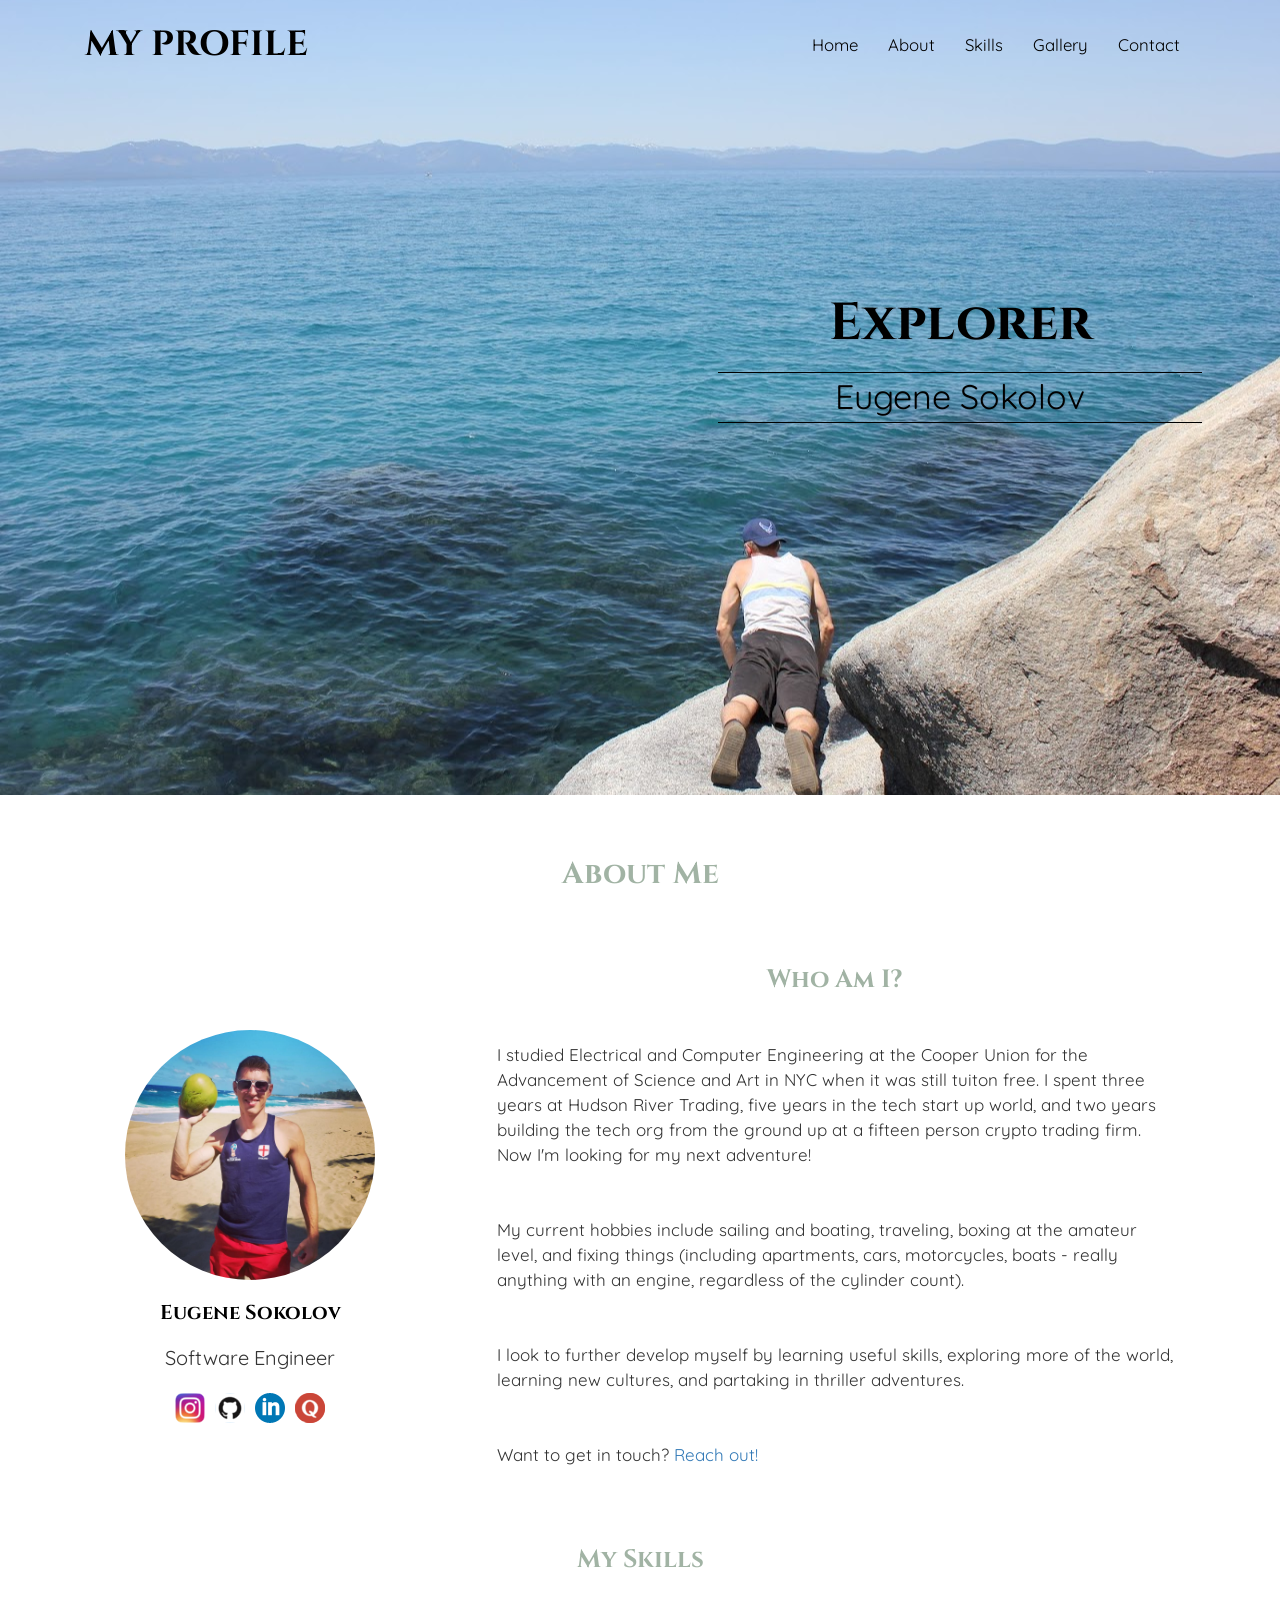
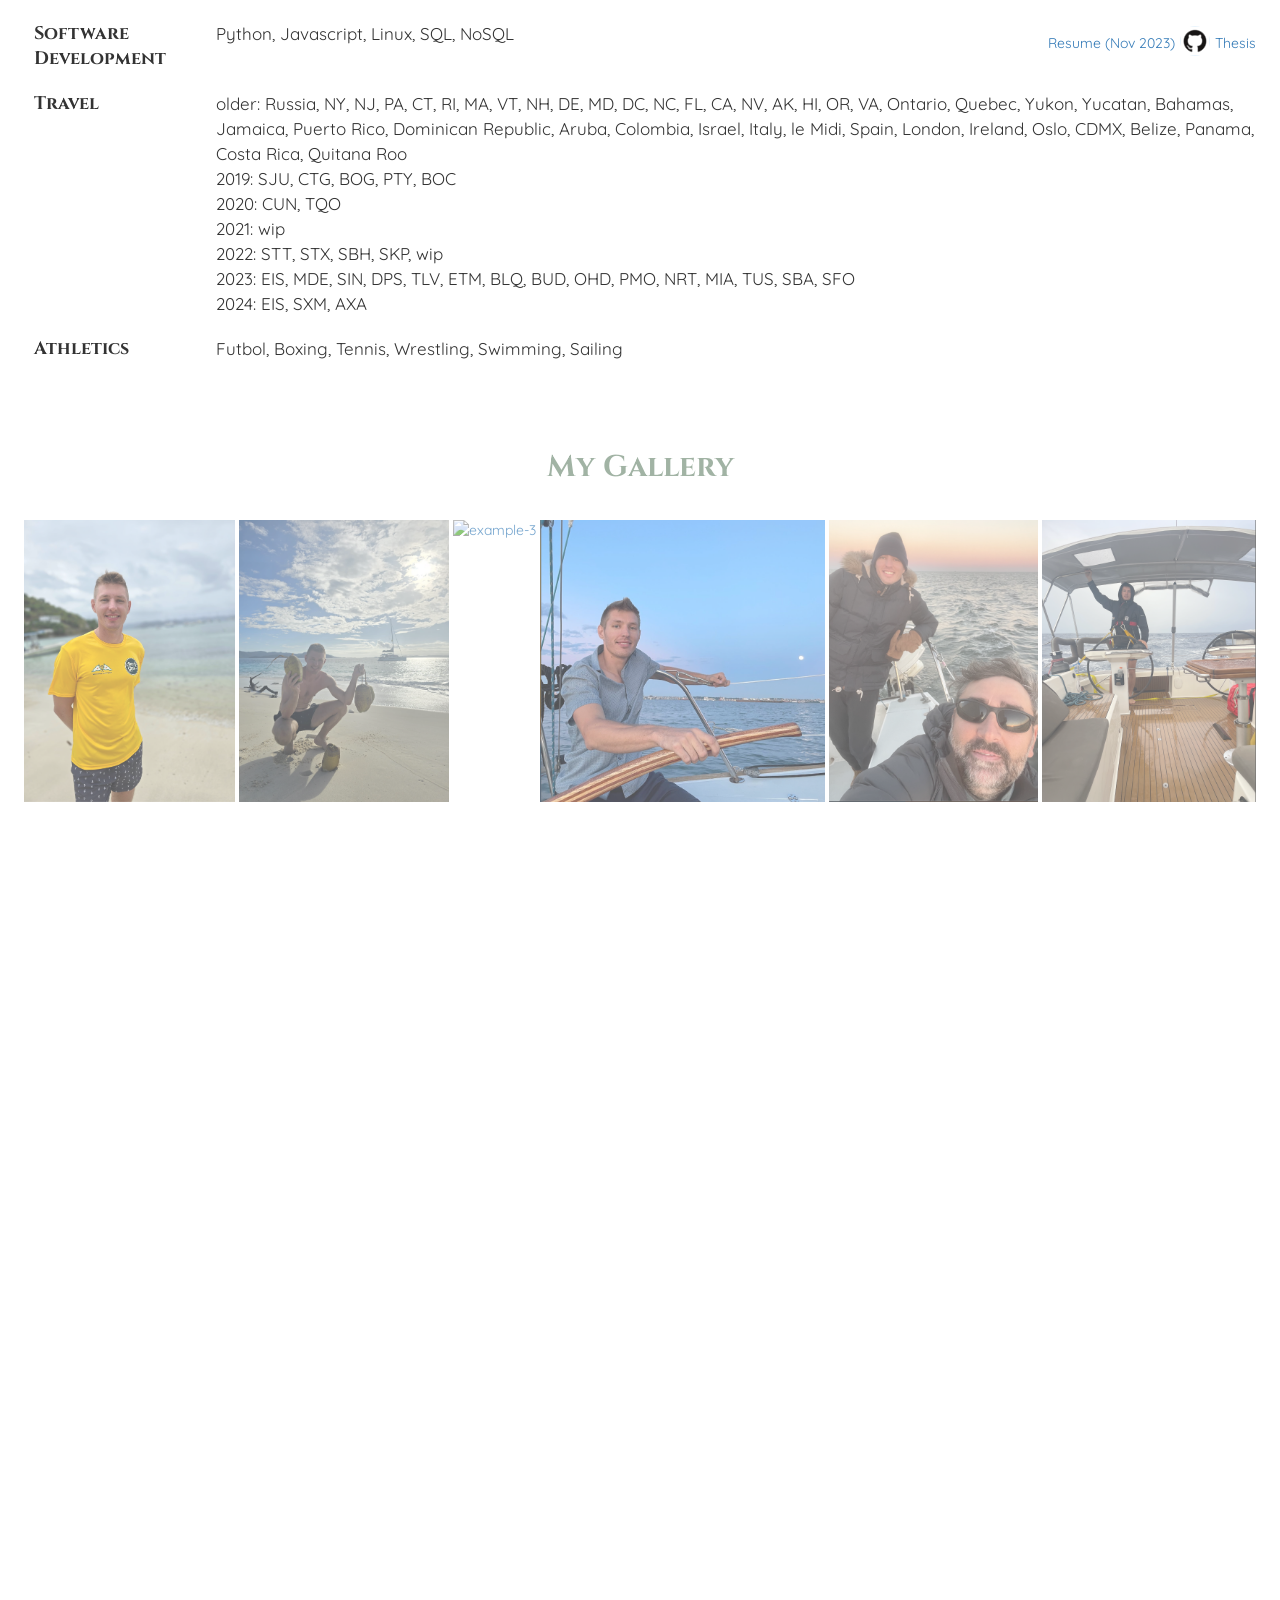
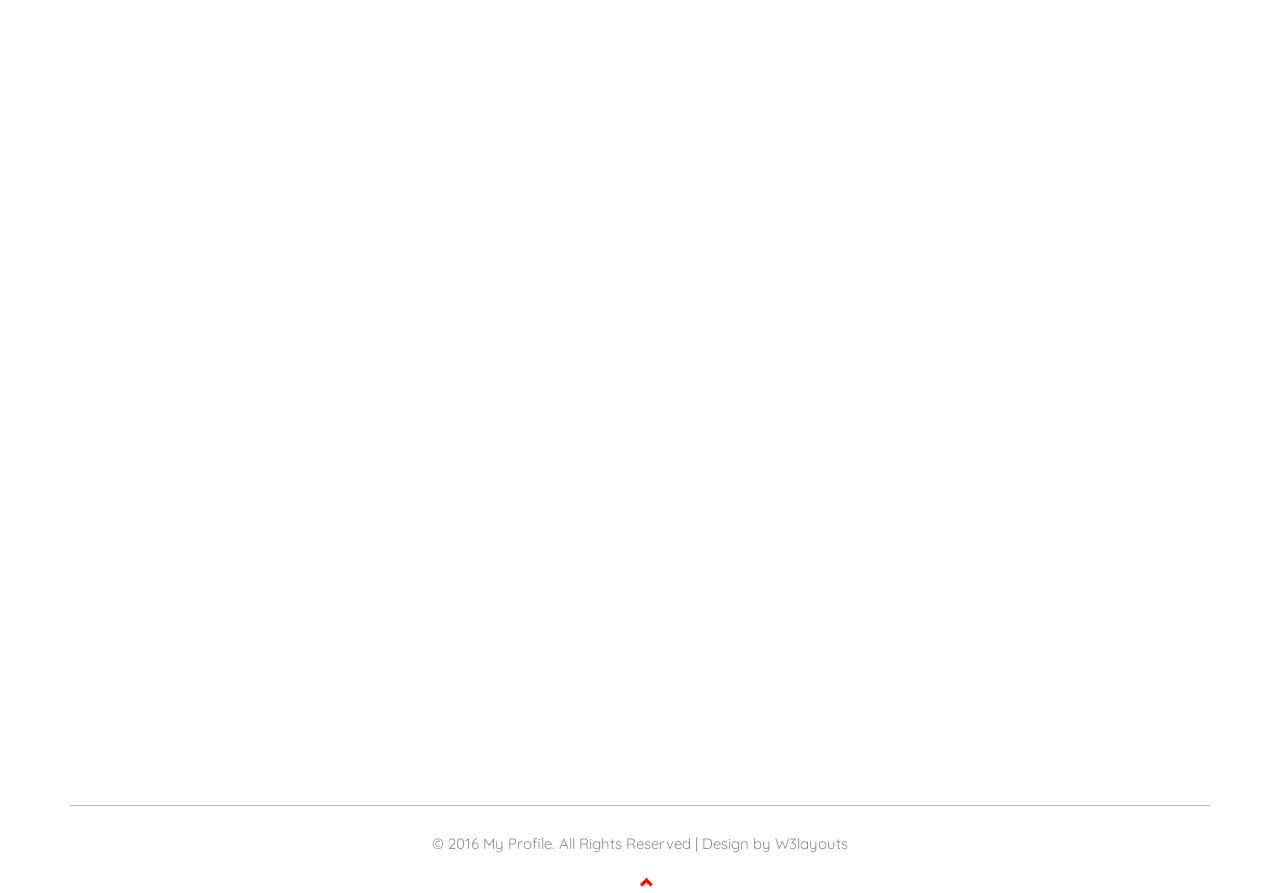
==== index.html @ 2275225d "add years to travel and convert to airport codes" ====
<!--Author: W3layouts
Author URL: http://w3layouts.com
License: Creative Commons Attribution 3.0 Unported
License URL: http://creativecommons.org/licenses/by/3.0/
-->
<!DOCTYPE HTML>
<html lang="en">
<head>
<title>Eugene Sokolov Personal Webpage</title>
<meta name="viewport" content="width=device-width, initial-scale=1">
<meta http-equiv="Content-Type" content="text/html; charset=utf-8"/>
<meta name="keywords" content="Eugene Sokolov, Cooper Union, Electrical Engineering, world traveler, world explorer, life explorer, tech, fullstack, engineer, software, development" />
<!-- css files -->
<link href="css/bootstrap.min.css" rel="stylesheet" type="text/css" media="all">
<link href="css/cobox.css" rel="stylesheet" type="text/css">
<link href="css/portfolio.css" rel="stylesheet" type="text/css" media="all">
<link href="css/style.css" rel="stylesheet" type="text/css" media="all">
<link href="css/map.css" rel="stylesheet" type="text/css">
<!-- /css files -->
<!-- font links -->
<link href='//fonts.googleapis.com/css?family=Quicksand:400,700,300' rel='stylesheet' type='text/css'>
<link href='//fonts.googleapis.com/css?family=Cinzel:400,700,900' rel='stylesheet' type='text/css'>
<!-- /font links -->	
<!-- js files -->
<script src="js/modernizr.custom.js"></script>
<script src="js/filer.js"></script>
<script src="js/location.js"></script>
<script src="js/map.js"></script>
<!-- /js files -->
</head>
<body id="myPage" data-spy="scroll" data-target=".navbar" data-offset="60" onload="getLocation()">
 <div class="navbar-wrapper">
      <div class="container">
        <nav class="navbar navbar-inverse navbar-static-top">
          <div class="container">
            <div class="navbar-header">
              <button type="button" class="navbar-toggle collapsed" data-toggle="collapse" data-target="#navbar" aria-expanded="false" aria-controls="navbar">
                <span class="sr-only">Toggle navigation</span>
                <span class="icon-bar"></span>
                <span class="icon-bar"></span>
                <span class="icon-bar"></span>
              </button>
              <a class="navbar-brand" href="index.html">My Profile</a>
            </div>
            <div id="navbar" class="navbar-collapse collapse navbar-right">
              <ul class="nav navbar-nav link-effect">
                <li class="active"><a href="#">Home</a></li>
                <li class="active"><a href="#about">About</a></li>
                <li class="active"><a href="#skills">Skills</a></li>
				<li class="active"><a href="#gallery">Gallery</a></li>
				<li class="active"><a href="#contact">Contact</a></li>
              </ul>
            </div>
          </div>
        </nav>
      </div>
    </div>
<!-- Banner -->
<div class="banner" style"color:#0000FF">
	<ul class="rslides" id="slider">
		<li>
			<div class="banner-info">
				<h3>Explorer</h3>
				<span class="line"></span>
				<p>Eugene Sokolov</p>
				<span class="line"></span>
			</div>	
		</li>
		<li>
			<div class="banner-info">
				<h3>Adventurer</h3>
				<span class="line"></span>
				<p>Eugene Sokolov</p>
				<span class="line"></span>
			</div>
		</li>
		<li>
			<div class="banner-info">
				<h3>Problem Solver</h3>
				<span class="line"></span>
				<p>Eugene Sokolov</p>
				<span class="line"></span>
			</div>
		</li>
	</ul>	
</div>
<!-- /Banner -->
<!-- About -->
<div class="about-me" id="about"> 
	<h3 class="text-center slideanim">About Me</h3>
	<div class="container">
		<div class="row">
			<div class="col-md-4 col-xs-12">
				<div class="mydetails slideanim text-center">
					<img class="img-circle img-responsive" src="images/man.jpg" alt="Generic placeholder image" width="250" height="200">
					<h3>Eugene Sokolov</h3>
					<p>Software Engineer</p>
					<div class="social-icons">
					<a href="https://www.instagram.com/sockolove11"><span class="facebook"></span></a>
					<a href="https://www.github.com/eugsokolov"><span class="twitter"></span></a>
					<a href="https://www.linkedin.com/in/eugsokolov"><span class="linkedin"></span></a>
					<a href="https://www.quora.com/profile/Eugene-Sokolov-2"><span class="googleplus"></span></a>
					</div>
				</div>
			</div>
			<div class="col-md-8 col-xs-12">
				<div class="myskills slideanim">
					<h3 class="text-center">Who Am I?</h3>
					<p class="skill-text">I studied Electrical and Computer Engineering at the Cooper Union for the Advancement of Science and Art in NYC when it was still tuiton free. I spent three years at Hudson River Trading, five years in the tech start up world, and two years building the tech org from the ground up at a fifteen person crypto trading firm. Now I'm looking for my next adventure!</p>
				</div>	
				<div class="myskills slideanim2">
					<p class="skill-text2">My current hobbies include sailing and boating, traveling, boxing at the amateur level, and fixing things (including apartments, cars, motorcycles, boats - really anything with an engine, regardless of the cylinder count). </p>
				</div>	
				<div class="myskills slideanim3">
					<p class="skill-text3">I look to further develop myself by learning useful skills, exploring more of the world, learning new cultures, and partaking in thriller adventures. </p>
				</div>	
				<div class="myskills slideanim3">
					<p class="skill-text3">Want to get in touch? <a href="#contact">Reach out!</a>
					</p>
				</div>	
			</div>
		</div>	
	</div>	
</div>
<!-- /About -->
<!-- Portfolio -->
	<div class="myskills" id="skills">
		<h3 class="text-center slideanim">My Skills</h3>
					<div class="skill-info"> 
						<div class="table-responsive">
							<table class="table">
								<tbody>
									<tr>
										<td><h4>Software Development</h4></td>
                                        <!-- <td><span class="longline1"></span><span class="shortline1"></span></td> -->
										<td class="row-spread">
											<p>Python, Javascript, Linux, SQL, NoSQL  </p>
											<div class="social-icons">
												<a href="eugene-sokolov-resume.pdf">Resume (Nov 2023)</a>
												<a href="https://www.github.com/eugsokolov"><span class="twitter"></span></a>
												<a href="masters.pdf">Thesis</a>
											</div>
                                        </td>
									</tr>
									<!--
									<tr>
										<td><h4>Data Analysis</h4></td>
										<td><p>Natural Language Processing, Machine Learning, Data Science and Analysis, Excel</p></td>
									</tr>
									-->
									<tr>
										<td><h4>Travel</h4></td>
										<td>
											<p>
											</p>

											<table>
												<tr><p>older: Russia, NY, NJ, PA, CT, RI, MA, VT, NH, DE, MD, DC, NC, FL, CA, NV, AK, HI, OR, VA, Ontario, Quebec, Yukon, Yucatan, Bahamas, Jamaica, Puerto Rico, Dominican Republic, Aruba, Colombia, Israel, Italy, le Midi, Spain, London, Ireland, Oslo, CDMX, Belize, Panama, Costa Rica, Quitana Roo</p></tr>
												<tr><p>2019: SJU, CTG, BOG, PTY, BOC</p></tr>
												<tr><p>2020: CUN, TQO</p></tr>
												<tr><p>2021: wip</p></tr>
												<tr><p>2022: STT, STX, SBH, SKP, wip</p></tr>
												<tr><p>2023: EIS, MDE, SIN, DPS, TLV, ETM, BLQ, BUD, OHD, PMO, NRT, MIA, TUS, SBA, SFO </p></tr>
												<tr><p>2024: EIS, SXM, AXA</p></tr>
											</table>
									</tr>
									<tr>
										<td><h4>Athletics</h4></td>
										<td><p>Futbol, Boxing, Tennis, Wrestling, Swimming, Sailing</p></td>
									</tr>
								</tbody>
							</table>
						</div>	
					</div>

		</div>	
<!-- /Portfolio -->
<!-- Gallery -->
<div class="mygallery" id="gallery">
	<h3 class="text-center slideanim">My Gallery</h3>
	<div class="text-center"> 
		<a href="images/me-bvi.png" title="2024 MYC Caribbean Week Regatta"><img src="images/me-bvi.png" alt="example-3" class="img-responsive slideanim"></a>
		<a href="images/me-coconuts.png" title="Collecting coconuts in the BVI"><img src="images/me-coconuts.png" alt="example-3" class="img-responsive slideanim"></a>
		<a href="images/me-willy-t.png" title="Following the Rules at Willy-T BVI"><img src="images/me-willy-t.png" alt="example-3" class="img-responsive slideanim"></a>
		<a href="images/me-sailing-2.png" title="Sailing the NY Harbor"><img src="images/me-sailing-2.png" alt="example-3" class="img-responsive slideanim"></a>
		<a href="images/me-sailing-4.png" title="Cold Weather Sailing the Raritan Bay"><img src="images/me-sailing-4.png" alt="example-3" class="img-responsive slideanim"></a>
		<a href="images/me-sailing-3.png" title="Sailing from Anguilla to Tortola with a big smile"><img src="images/me-sailing-3.png" alt="example-3" class="img-responsive slideanim"></a>
		<a href="images/me6-6.jpg" title="Sailing the NY Harbor"><img src="images/me6.jpg" alt="example-3" class="img-responsive slideanim"></a>
		<a href="images/me-diving.jpg" title="Diving to cut a fouled prop in the BVI"><img src="images/me-diving.jpg" alt="example-3" class="img-responsive slideanim"></a>
		<a href="images/me-greece.png" title="Kira Panagia, Karpathos, Greece"><img src="images/me-greece.png" alt="example-3" class="img-responsive slideanim"></a>
		<a href="images/me-japan.png" title="Finding a +1 in Japan"><img src="images/me-japan.png" alt="example-3" class="img-responsive slideanim"></a>


		<a href="images/me5-5.jpg" title="Moose in Alaska"><img src="images/me5.jpg" alt="example-3" class="img-responsive slideanim"></a>
		<a href="images/me9-9.jpg" title="Swimming at Secret Cove in East Lake Tahoe"><img src="images/me9.jpg" alt="example-3" class="img-responsive slideanim"></a>
		<a href="images/me3-3.jpg" title="Swimming in the Dead Sea"><img src="images/me3.jpg" alt="example-3" class="img-responsive slideanim"></a>

		<a href="images/me7-7.jpg" title="Cooper Union Soccer Team Tryouts"><img src="images/me7.jpg" alt="example-3" class="img-responsive slideanim"></a>
    <a href="images/me1-1.jpg" title="Wi-Less Gauss in DreamitCodeitWinit competition"><img src="images/me1.jpg" alt="example-1" class="img-responsive slideanim"></a> 
		<a href="images/me8-8.jpg" title="Sparring at Astral Fitness Gym"><img src="images/me8.jpg" alt="example-3" class="img-responsive slideanim"></a>
	</div>

</div>	
<!-- Gallery -->
<!-- footer -->	
<div class="contact-me" id="contact">
	<h3 class="text-center slideanim">Contact Me</h3>
	<p class="text-center slideanim">Reach out for more information or help on various topics!</p>
	<div class="container">
	<footer>
		<div class="row">
			<div class="col-md-6 slideanim">
				<div class="contact-details">
					<form id="gform" method="POST"
                    action="https://script.google.com/macros/s/AKfycbxcbZrM6Lr8-Wep8T0ynwcDQMIAdtZkmfA2voRbbINk_zvNXvW-8U9Kaw/exec">
						<div class="row">
							<div class="col-sm-12 form-group">
								<input class="form-control" id="name" name="name" placeholder="Name" type="text" required>
							</div>
							<div class="col-sm-12 form-group">
								<div id="email-invalid-message" class="email-invalid">
									Please enter a valid email!
								</div>
								<input class="form-control" id="email" name="email" placeholder="Email" type="email" required>
							</div>
						</div>
						<textarea class="form-control" id="comments" name="comments" placeholder="Comment" rows="5"></textarea><br>
						<div class="row">
							<div class="col-sm-12 form-group">
								<button class="btn btn-default btn-lg" type="submit">Send <span class="glyphicon glyphicon-menu-right"></span></button>
							</div>
						</div>
					</form>	
					<div style="display:none;" id="thankyou_message">
					<h2>Thanks for contacting us! <br>
					  We will get back to you soon!</h2>
					</div>
				</div>	
			</div>	
			<div class="col-md-6 slideanim">
				<div class="contact-info">
					<h4>Contact Info</h4>
					<p>
                    </p>
					<div class="footer-info">
						<div>	
							<i class="glyphicon glyphicon-globe"></i>
							<p class="p1">New York City </p> 
							<p class="p2">NY, USA</p>
						</div>
						<div>
							<i class="glyphicon glyphicon-phone-alt"></i>
							<p class="p1">+1 347 901 9097</p>
						</div>
						<div>
							<i class="glyphicon glyphicon-envelope"></i>
							<p class="p1"><a href="mailto:eugsokolov@gmail.com">eugsokolov@gmail.com</a></p> 
						</div>
					</div>
					<h5>For Hire!</h5>
					<p>Tutoring and consulting pages coming soon!</p>
				</div>
			</div>
		</div>
		<div id="map-container" class="map-container">
			<div class="map-header">
				Site Usage Map
			</div>
			<!--
			<div id="floating-panel">
				<button onclick="toggleHeatmap()">Toggle Heatmap</button>
				<button onclick="changeGradient()">Change gradient</button>
				<button onclick="changeRadius()">Change radius</button>
				<button onclick="changeOpacity()">Change opacity</button>
			  </div>
			  -->
			  <div id="map" class="map"></div>
		</div>
		<hr>
		<div class="copyright">
			<p class="text-center">© 2016 My Profile. All Rights Reserved | Design by <a href="http://w3layouts.com">W3layouts</a></p>
		</div>
		<a href="#myPage" title="To Top"><span class="glyphicon glyphicon-chevron-up"></span></a>
		</footer>
	</div>
</div>

<!-- /footer -->	
	<!-- js files -->
	<script src="https://ajax.googleapis.com/ajax/libs/jquery/1.11.3/jquery.min.js"></script>
	<script src="js/bootstrap.min.js"></script>
	<!-- js files for banner slider -->
	<script src="js/responsiveslides.min.js"></script>
	  <script>
    $(window).load(function() {

     // Slideshow for banner
      $("#slider").responsiveSlides({
        maxwidth: 1920,
        speed: 1000
      });


    });
  </script>
	<!-- /js files for banner slider -->
	<!-- js files for portfolio -->
		<script src="js/classie.js"></script>
		<script src="js/helper.js"></script>
	<!--	<script src="js/grid3d.js"></script>
		<script>
			new grid3D( document.getElementById( 'grid3d' ) );
		</script>
	-->
	<!-- /js files for portfolio -->
	<!-- js files for gallery -->
<script type="text/javascript" src="js/cobox.js"></script>
	<!-- /js files for gallery -->	
	<!-- js for smooth scrolling -->
	
		<script>
$(document).ready(function(){
  // Add smooth scrolling to all links in navbar + footer link
  $(".navbar a, footer a[href='#myPage']").on('click', function(event) {

  // Store hash
  var hash = this.hash;

  // Using jQuery's animate() method to add smooth page scroll
  // The optional number (900) specifies the number of milliseconds it takes to scroll to the specified area
  $('html, body').animate({
    scrollTop: $(hash).offset().top
  }, 900, function(){

    // Add hash (#) to URL when done scrolling (default click behavior)
    window.location.hash = hash;
    });
  });
})

</script>
	<!-- /js for smooth scrolling -->
	<!-- js for sliding -->
	
	<script>
	$(window).scroll(function() {
  $(".slideanim").each(function(){
    var pos = $(this).offset().top;

    var winTop = $(window).scrollTop();
    if (pos < winTop + 600) {
      $(this).addClass("slide");
    }
  });
});
</script>
	<!-- /js for sliding -->
	<!-- /js files -->
<script data-cfasync="false" src="js/form-submission-handler.js"></script>
<script async defer
  src="https://maps.googleapis.com/maps/api/js?key=AIzaSyCgo7rhVpjBfSfUasrSHDVouH_A4D3KQ48&libraries=visualization&callback=initMap">
</script>
</body>
</html>
---- css/cobox.css ----
.cobox {
  display: none;
}
.cobox-layer {
  width: 100%;
  height: 100%;
  position: fixed;
  top: 0;
  left: 0;
  overflow: hidden;
  z-index: 9999;
  opacity: 0.8;
  filter: progid:DXImageTransform.Microsoft.Alpha(Opacity=80);
  background-color: #000;
}
.cobox-main {
  position: absolute;
  top: 0;
  left: 0;
  z-index: 10000;
  width: 100%;
}
.cobox-outer {
  position: relative;
  width: 220px;
  height: 220px;
  margin: 0 auto;
  padding: 4px;
  background-color: #fff;
}
.cobox-nav {
  display: none;
  position: absolute;
  top: 0;
  cursor: pointer;
  width: 40%;
  height: 100%;
  background: transparent url(../images/blank.gif);
}
.cobox-prev {
  left: 0;
}
.cobox-next {
  right: 0;
}
.cobox-nav:hover:before {
  display: block;
}
.cobox-nav:before {
  display: none;
  content: "";
  background-image: url(../images/nav.png);
  position: absolute;
  top: 50%;
  margin-top: -22px;
  width: 29px;
  height: 45px;
}
.cobox-prev:before {
  left: 20px;
  background-position: 31px 0;
}
.cobox-next:before {
  right: 20px;
  background-position: 0 0;
}
.cobox-title {
  display: none;
  font-size: 14px;
  line-height: 24px;
  margin: 3px auto 0;
  color: #ccc;
}
.cobox-inner {
  width: 100%;
  height: 100%;
  overflow: hidden;
}
.cobox-image {
  display: none;
  width: 100%;
  height: 100%;
}
.cobox-loading {
  width: 100%;
  height: 100%;
  background: url(..images/loading.gif) no-repeat center center;
  background-color: #fff;
  margin: 0 auto;
}
---- css/portfolio.css ----
@font-face {
            font-family: 'Glyphicons Halflings';
            src: url('/fonts/glyphicons-halflings-regular.eot');
        }
.noscroll {
	overflow: hidden;
}

.grid-wrap {
	margin: 10px auto 0;
	width: 100%;
	padding: 0;
	-webkit-perspective: 1500px;
	perspective: 1500px;
}

.grid {
	position: relative;
	-webkit-transition: all 0.5s cubic-bezier(0,0,0.25,1);
	transition: all 0.5s cubic-bezier(0,0,0.25,1);
	-webkit-transform-style: preserve-3d;
	transform-style: preserve-3d;
	text-align:center;
}

.view-full .grid {
	-webkit-transform: translateZ(-1500px);
	transform: translateZ(-1500px);
}

.grid figure,
.grid .placeholder {
	width: 350px;
	height: 350px;
}

.grid figure {
	margin: 20px;
	display: inline-block;
	cursor: pointer;
	-webkit-touch-callout: none;
	-webkit-user-select: none;
	-khtml-user-select: none;
	-moz-user-select: none;
	-ms-user-select: none;
	user-select: none;
}

.grid figure.active {
	opacity: 0;
}

.grid .placeholder {
	pointer-events: none;
	position: absolute;
	-webkit-transform-style: preserve-3d;
	transform-style: preserve-3d;
	-webkit-transition: all 0.5s ease-out;
	transition: all 0.5s ease-out;
}

.placeholder > div {
	display: block;
	position: absolute;
	width: 100%;
	height: 100%;
	-webkit-backface-visibility: hidden;
	backface-visibility: hidden;
}

.placeholder .front img {
	width: 100%;
	height: 100%;
}

.placeholder .back {
	background: white;
	-webkit-transform: rotateY(180deg);
	transform: rotateY(180deg);
}

.view-full .placeholder {
	-webkit-transition: all 0.5s 0.1s cubic-bezier(0,0,0.25,1);
	transition: all 0.5s 0.1s cubic-bezier(0,0,0.25,1);
}

.vertical .view-full .placeholder {
	-webkit-transform: translateZ(1500px) rotateX(-179.9deg);
	transform: translateZ(1500px) rotateX(-179.9deg); 
}

.grid figure img {
	display: block;
	width: 100%;
}

.content,
.loading {
	position: fixed;
	top: 0;
	left: 0;
	right: 0;
	bottom: 0;
	pointer-events: none; 
}

.content {
	overflow-y: scroll;
	height: 0;
	background: #fff;
	visibility: hidden;
	z-index: 400;
	-webkit-overflow-scrolling: touch;
}

.loading {
	opacity: 0;
	z-index: 1;
	background: transparent url(../images/loader.gif) no-repeat center center;
	-webkit-transform: scale(0.5);
	transform: scale(0.5);
	-webkit-transition: opacity 0.5s, -webkit-transform 0.5s;
	transition: opacity 0.5s, transform 0.5s;
}

.loading.show {
	opacity: 1;
	-webkit-transform: scale(1);
	transform: scale(1);
}

.content.show {
	height: auto;
	pointer-events: auto;
	visibility: visible;
}

.content > div {
	z-index: 10;
	position: absolute;
	top: 0;
	width: 100%;
	overflow: hidden;
	height: 0;
	opacity: 0;
	background: #fff;
}

.content > div.show {
	height: auto;
	opacity: 1;	
	-webkit-transition: opacity 0.6s;
	transition: opacity 0.6s;
}

.icon:before {
	font-family: 'Glyphicons Halflings';
	speak: none;
	font-style: normal;
	font-weight: normal;
	font-variant: normal;
	text-transform: none;
	line-height: 1;
	-webkit-font-smoothing: antialiased;
	-moz-osx-font-smoothing: grayscale;
}

.close-content {
	position: fixed;
	z-index: 1000;
	top: 0;
	right: 10px;
	font-size: 1.6em;
	color: #aaa;
	cursor: pointer;
	pointer-events: none;
	padding: 1em;
	opacity: 0;
	-webkit-transition: opacity 0.3s;
	transition: opacity 0.3s;
}

.close-content:hover {
	color: #999;
}

.content > div.show ~ .close-content {
	opacity: 1;
	pointer-events: auto;
}

.close-content:before {
	content:"\e088";
}

/* Dummy content */

.content-img {
	max-width: 600px;
	width: 90%;
	opacity: 0;
	-webkit-transition: opacity 0.5s, -webkit-transform 0.5s;
	transition: opacity 0.5s, transform 0.5s;
}

.vertical .content-img,
.vertical .content-text {
	-webkit-transform: translateY(100px);
	transform: translateY(100px);
}
.content > div.show .content-img,
.content > div.show .content-text {
	opacity: 1;
}

.vertical .content > div.show .content-img,
.vertical .content > div.show .content-text {
	-webkit-transform: translateY(0);
	transform: translateY(0);
}
.myportfolio h3.content-text {
	text-align:center;
	font-size:30px;
	font-family: 'Cinzel', serif;
	line-height:25px;
	font-weight:bold;
	padding: 25px 0 35px;
	-webkit-transition: opacity 0.6s, -webkit-transform 0.6s;
	transition: opacity 0.7s, transform 0.7s;
}
.myportfolio p.content-text {
	text-align:center;
	font-size:17px;
	padding:0 100px 100px;
	line-height:25px;
	font-weight:400;
	-webkit-transition: opacity 0.9s, -webkit-transform 0.9s;
	transition: opacity 0.9s, transform 0.9s;
}
.content-img {
	height: 400px;
	background-color: #ddd;
	margin: 30px auto;
}
.content-text {
	
}
/* Simple fallback */
/* if any of these are not supported, a simple fallback will be shown */
.no-pointerevents .content,
.no-csstransforms3d .content,
.no-csstransitions .content,
.no-pointerevents .content > div,
.no-csstransforms3d .content > div,
.no-csstransitions .content > div,
.no-pointerevents .close-content,
.no-csstransforms3d .close-content,
.no-csstransitions .close-content {
	opacity: 1;
	visibility: visible;
	display: none;
	height: auto;
}

.no-pointerevents .show .close-content,
.no-csstransforms3d .show .close-content,
.no-csstransition .show .close-content,
.no-pointerevents div.show,
.no-csstransforms3d div.show,
.no-csstransitions div.show,
.no-csstransitions .content-img,
.no-csstransitions .content-text,
.no-csstransforms3d .content-img,
.no-csstransforms3d .content-text, 
.no-pointerevents .content-img,
.no-pointerevents .content-text {
	display: block !important;
	opacity: 1;
}

@media screen and (max-width: 1000px) {

	.grid figure,
	.grid .placeholder {
		width: 240px;
		height: 212px;
	}

}

@media (max-width: 640px) {
	.myportfolio p.content-text {
	padding:0 50px 100px;	
	}
}
---- css/style.css ----
/*!--Author: W3layouts
Author URL: http://w3layouts.com
License: Creative Commons Attribution 3.0 Unported
License URL: http://creativecommons.org/licenses/by/3.0/
--*/

/*--- reset code ---*/
body{
	padding:0;
	margin:0;
	background:#FFFFFF;
}
body a{
    transition:0.5s all;
	-webkit-transition:0.5s all;
	-moz-transition:0.5s all;
	-o-transition:0.5s all;
	-ms-transition:0.5s all;
}
input[type="button"],input[type="submit"]{
	transition:0.5s all;
	-webkit-transition:0.5s all;
	-moz-transition:0.5s all;
	-o-transition:0.5s all;
	-ms-transition:0.5s all;
}
h1,h2,h3,h4,h5,h6{
	margin:0;	
	padding:0;
}	
p{
	margin:0;
}
ul{
	margin:0;
	padding:0;
}
label{
	margin:0;
}
.email-invalid {
	display: none;
	color: red;
}
button{
	transition:0.5s all;
	-webkit-transition:0.5s all;
	-moz-transition:0.5s all;
	-o-transition:0.5s all;
	-ms-transition:0.5s all;
}
/*--- end reset code ---*/
body {
	font-family: 'Quicksand', sans-serif;
}
/*-- banner --*/
	/* CUSTOMIZE THE NAVBAR
-------------------------------------------------- */

/* Special class on .container surrounding .navbar, used for positioning it into place. */
.navbar-wrapper {
	position: absolute;
	top: 0;
	right: 0;
	left: 0;
	z-index: 20;
}
.navbar-collapse.in {
    overflow-y: visible;
}
/* Flip around the padding for proper display in narrow viewports */
.navbar-wrapper > .container {
	padding-right: 0;
	padding-left: 0;
}
.navbar-wrapper .navbar {
	padding-right: 15px;
	padding-left: 15px;
}
.navbar-wrapper .navbar .container {
	width: auto;
}
.navbar-inverse {
    background-color:transparent;
    border-color:transparent;
}
.navbar-inverse .navbar-nav>.active>a, .navbar-inverse .navbar-nav>.active>a:focus, .navbar-inverse .navbar-nav>.active>a:hover {
	color: black;
    background-color: rgba(8, 8, 8, 0);
}
.navbar-inverse .navbar-brand {
	color: black;
	font-size:2.5em;
	font-family: 'Cinzel', serif;
	font-weight:bold;
	text-transform:uppercase;
}
.navbar-inverse .navbar-nav>li>a {
    color: black;
    font-size: 1.2em;
    font-weight: normal;
}
@media (min-width: 768px) {
	.navbar-wrapper {
	margin-top: 20px;
}
	.navbar-wrapper .container {
    padding-right: 15px;
    padding-left: 15px;
}
	.navbar-wrapper .navbar {
    padding-right: 0;
    padding-left: 0;
}
.navbar-wrapper .navbar {
    border-radius: 4px;
}
}
/*-- link-effect --*/
/* Link Effect: borders slight translate */
.link-effect a {
	padding: 10px;
	color: #237546;
	font-weight: 700;
	text-shadow: none;
	-webkit-transition: color 0.3s;
	-moz-transition: color 0.3s;
	transition: color 0.3s;
}
.link-effect a::before,
.link-effect a::after {
	position: absolute;
	left: 0;
	width: 100%;
	height: 2px;
	background: black;
	content: '';
	opacity: 0;
	-webkit-transition: opacity 0.3s, -webkit-transform 0.3s;
	-moz-transition: opacity 0.3s, -moz-transform 0.3s;
	transition: opacity 0.3s, transform 0.3s;
	-webkit-transform: translateY(-10px);
	-moz-transform: translateY(-10px);
	transform: translateY(-10px);
}
.link-effect a::before {
	top: 0;
	-webkit-transform: translateY(-10px);
	-moz-transform: translateY(-10px);
	transform: translateY(-10px);
}
.link-effect a::after {
	bottom: 0;
	-webkit-transform: translateY(10px);
	-moz-transform: translateY(10px);
	transform: translateY(10px);
}
.link-effect a:hover,
.link-effect a:focus {
	color: black;
}
.link-effect a:hover::before,
.link-effect a:focus::before,
.link-effect a:hover::after,
.link-effect a:focus::after {
	opacity: 1;
	-webkit-transform: translateY(0px);
	-moz-transform: translateY(0px);
	transform: translateY(0px);
}
/*-- /link-effect --*/
.banner {
	background:url(../images/banner.jpg) no-repeat;
	background-position:center;
	background-size:cover;
	-webkit-background-size:cover;
	-moz-background-size:cover;
	-o-background-size:cover;
	min-height:925px;
}
/*-- slider --*/
.banner .rslides {
	height:925px;
} 
.rslides {
	position: relative;
	list-style: none;
	overflow: hidden;
	width: 100%;
	padding: 0;
	margin: 0;
}
.rslides li {
	-webkit-backface-visibility: hidden;
	position: absolute;
	display: none;
	width: 100%;
	left: 0;
	top: 0;
}
.rslides li:first-child {
	position: relative;
	display: block;
	float: left;
}
.rslides img {
	display: block;
	height: auto;
	float: left;
	width: 100%;
	border: 0;
}
.rslides {
	margin: 0 auto;
}
.banner-info {
    text-align: center;
    width: 100%;
    margin: 280px 0 0 390px;
}
.banner-info h3{
	color: black;
	font-size: 52px;
	font-weight: bold;
	text-shadow: 1px 1px 1px rgba(0,0,0,0.1);
	margin: 0;
	font-family: 'Cinzel', serif;
	padding: 60px 0 20px 0;
}
.banner-info p {
	color: black;
	text-shadow: 1px 1px 1px rgba(0,0,0,0.1);
	font-size: 34px;
	font-weight: normal;
	position: relative;
	margin: 0;
}
.social-icons {
	display: flex;
	justify-content: center;
	align-items: center;
}
.row-spread {
	display: flex;
	flex-direction: row;
	justify-content: space-between;
}
.social-icons  a span {
	display:inline-block;
	width:40px;
	height:40px;
	background:url(../images/social-icons.png) no-repeat 0px 0px;
}
.social-icons  span.facebook {
	background-position:0px 0px;
}
.social-icons span.twitter {
	background-position:-40px 0px;
}
.social-icons span.linkedin {
	background-position:-80px 0px;
}
.social-icons span.googleplus {
	background-position:-120px 0px;
}
span.line {
	width:484px;
	height:1px;
	background-color:black;
	display:block;
	margin:0 auto;
}
/*-- /banner --*/
/*-- About me --*/
.about-me {
	padding:0;
	margin:0 auto;
}
.about-me h3 {
	color:#A1B3A4;
	font-size:30px;
	font-family: 'Cinzel', serif;
	line-height:25px;
	font-weight:bold;
	padding: 67px 0 55px;
}
img.img-responsive {
    margin: auto;
}
.mydetails , .myskills {
	background-color: #FFFFFF;
}
.mydetails {
	padding:6.3em 0;
}
.mydetails h3 {
	color:#000;
	padding: 1em 0;
	font-family: 'Cinzel', serif;
	font-size:20px;
	line-height:25px;
	font-weight:bold;
}
.mydetails p {
	font-size:20px;
	line-height:25px;
	font-weight:400;
}
.mydetails .social-icons {
	padding: 1.3em 0 0;
	margin:0;
}
.mydetails .social-icons  a span {
	display:inline-block;
	width:40px;
	height:40px;
	background:url(../images/social-icons.png) no-repeat 0px 0px;
}
.mydetails .social-icons  span.facebook {
	background-position:0px 0px;
}
.mydetails .social-icons span.twitter {
	background-position:-40px 0px;
}
.mydetails .social-icons span.linkedin {
	background-position:-80px 0px;
}
.mydetails .social-icons span.googleplus {
	background-position:-120px 0px;
}
.myskills h3 {
	color:#A1B3A4;
	padding:25px;
	font-family: 'Cinzel', serif;
	font-size:25px;
	line-height:25px;
	font-weight:bold;
}
.myskills p {	
	padding:25px 37px;
	font-size:17px;
	line-height:25px;
	font-weight:400;
}
.table>tbody>tr>td, .table>tbody>tr>th, .table>tfoot>tr>td, .table>tfoot>tr>th, .table>thead>tr>td, .table>thead>tr>th {
	padding: 10px;
	border-top:none;
}
.skill-info {
	padding:1em;
}
.skill-info h4 {
	margin-left:6%;
	font-family: 'Cinzel', serif;
	font-size:18px;
	line-height:25px;
	font-weight:bold;
}
.skill-info p {
	padding:0;
}
span.longline1 {
	width:267px;
	height:2px;
	display:inline-block;
	background-color:#A1B3A4;
	margin-top: 3%;
}
span.shortline1 {
	width:33px;
	height:2px;
	display:inline-block;
	background-color:#fff;
	margin-top: 3%;
}
span.longline2 {
	width:270px;
	height:2px;
	display:inline-block;
	background-color:#A1B3A4;
	margin-top: 3%;
}
span.shortline2 {
	width:30px;
	height:2px;
	display:inline-block;
	background-color:#fff;
	margin-top: 3%;
}
span.longline3 {
	width:285px;
	height:2px;
	display:inline-block;
	background-color:#A1B3A4;
	margin-top: 3%;
}
span.shortline3 {
	width:15px;
	height:2px;
	display:inline-block;
	background-color:#fff;
	margin-top: 3%;
}
span.longline4 {
	width:276px;
	height:2px;
	display:inline-block;
	background-color:#A1B3A4;
	margin-top: 3%;
}
span.shortline4 {
	width:24px;
	height:2px;
	display:inline-block;
	background-color:#fff;
	margin-top: 3%;
}
span.longline5 {
	width:288px;
	height:2px;
	display:inline-block;
	background-color:#A1B3A4;
	margin-top: 3%;
}
span.shortline5 {
	width:12px;
	height:2px;
	display:inline-block;
	background-color:#fff;
	margin-top: 3%;
}
/*-- /About me--*/
/*-- Portfolio --*/
.myportfolio {
	padding:0;
	margin:0 auto;
}
.myportfolio h3 {
	color:#A1B3A4;
	font-size:30px;
	font-family: 'Cinzel', serif;
	line-height:25px;
	font-weight:bold;
	padding: 85px 0 20px;
}
.myportfolio p {
	padding: 5px 0 15px;
	font-size:17px;
	line-height:25px;
	font-weight:400;
}
/*-- /Portfolio --*/
/*-- Gallery --*/
.mygallery {
	padding:0;
	margin:0 auto;
}
.mygallery h3 {
	color:#A1B3A4;
	font-size:30px;
	font-family: 'Cinzel', serif;
	line-height:25px;
	font-weight:bold;
	padding: 50px 0 40px;
}
.mygallery img.img-responsive{
    height: 282px;
	margin-bottom:5px;
	opacity:0.67;
	display:inline-block;
	transition:0.5s all;
	-webkit-transition:0.5s all;
	-moz-transition:0.5s all;
	-o-transition:0.5s all;
	-ms-transition:0.5s all;
}
.mygallery img.img-responsive:hover {
	opacity:1;
	transition:0.5s all;
	-webkit-transition:0.5s all;
	-moz-transition:0.5s all;
	-o-transition:0.5s all;
	-ms-transition:0.5s all;
}
/*-- /Gallery --*/
/*-- Footer --*/
.contact-me {
	padding:0;
	position:relative;
	margin:0 auto;
}
.contact-me h3 {
	color:#A1B3A4;
	font-size:30px;
	font-family: 'Cinzel', serif;
	line-height:25px;
	font-weight:bold;
	padding: 80px 0 20px;
}
.contact-me p {
	padding:5px 0 60px;
	font-size:17px;
	line-height:25px;
	font-weight:400;
}
input#name {
	outline:none;
	height:50px;
    padding:10px;
	border-radius:0px;
	border-left: none;
    border-top: none;
    border-right: none;
	border-bottom:2px solid black;
}
input#email {
	outline:none;
    margin: 4% auto;
	padding:10px;
	height:50px;
	border-radius:0px;
	border-left: none;
    border-top: none;
    border-right: none;
	border-bottom:2px solid black;
}
textarea.form-control {
    height: 140px;
	outline:none;
	border-radius:0px;
	border-left: none;
    border-top: none;
    border-right: none;
	border-bottom:2px solid black;
}
.form-control:focus {
    border-color:transparent;
    outline: 0;
    -webkit-box-shadow: none;
    box-shadow:none; 
}
.contact-me button.btn.btn-default.btn-lg {
	background-color:#A1B3A4;
	border-color:#A1B3A4;
	color: #fff;
	outline:none;
	border-radius:0px;
	margin: 3% auto 0;
	padding: 15px 35px;
	transition:all 0.5s ease-in-out;
	-webkit-transition:all 0.5s ease-in-out;
	-moz-transition:all 0.5s ease-in-out;
	-o-transition:all 0.5s ease-in-out;
	-ms-transition:all 0.5s ease-in-out;
}
.contact-me button.btn.btn-default.btn-lg:hover {
	background-color:#000;
	color:#fff;
}
.contact-info h4 {
	font-family: 'Cinzel', serif;
	font-size:20px;
	line-height:25px;
	font-weight:bold;
}
.contact-info p {
    padding: 15px 0;
    font-size: 17px;
    line-height: 25px;
    font-weight: 400;
	color:#000;
}
.footer-info i{
	color:#A1B3A4;
	font-size: 30px;
    margin: 25px 20px 10px 25px;
    display: inline-block;
}
p.p1{
	padding:0;
	display: inline-block;
	color: #000;
	vertical-align: middle;
	    margin: -50px 0 0;
	font-size:16px;
	font-weight: 500;
}
p.p2 {
	padding:0;
	display:block;
	color: #000;
	vertical-align: middle;
	font-weight: 500;
	font-size:16px;
	margin: -27px 0 0 80px;
}
p.p1 a {
	text-decoration:none;
	color:#000;
}
p.p1 a:hover {
	color:#A1B3A4;
}
p.p2 a {
	text-decoration:none;
	color:#000;
}
p.p2 a:hover {
	color:#A1B3A4;
}
.contact-info h5 {
    font-family: 'Cinzel', serif;
    font-size: 20px;
    line-height: 25px;
    font-weight: bold;
	padding: 2em 0 0 .3em;
}
hr{
	border-top:1px solid #BDB8B8;
	margin-top:45px;
}
.copyright p a{
	text-decoration:none;
	color:#8C8C8C;
}
.copyright p{
	color:#8C8C8C;
	padding: 5px 0 17px;
	font-weight:400;
	font-size:15px;
}
footer span.glyphicon.glyphicon-chevron-up {
	margin: 0 0 0 50%;
	color:red;
}
/*-- /Footer --*/
/*-- sliding --*/
.slideanim {visibility:hidden;}
.slide {
    /* The name of the animation */
    animation-name: slide;
    -webkit-animation-name: slide; 
    /* The duration of the animation */
    animation-duration: 1s; 
    -webkit-animation-duration: 1s;
    /* Make the element visible */
    visibility: visible; 
}
/* Go from 0% to 100% opacity (see-through) and specify the percentage from when to slide in the element along the Y-axis */
@keyframes slide {
    0% {
        opacity: 0;
        -webkit-transform: translateY(70%);
    } 
    100% {
        opacity: 1;
        -webkit-transform: translateY(0%);
    } 
}
@-webkit-keyframes slide {
    0% {
        opacity: 0;
        -webkit-transform: translateY(70%);
    } 
    100% {
        opacity: 1;
        -webkit-transform: translateY(0%);
    }
}
/*-- /sliding --*/
/*---- responsive-design -----*/
@media (max-width: 1600px) {
	.banner {
	min-height:795px;	
	}
	.banner .rslides {
	height:795px;
	}
	.banner-info {
	margin: 250px 0 0 390px;
	}
}

@media (max-width: 1366px) {
	.banner-info {
    margin: 235px 0 0 350px;
}
}

@media (max-width: 1280px) {
	.banner-info {
    margin: 235px 0 0 320px;
}
}

@media (max-width: 1080px) {
	.grid figure, .grid .placeholder {
    width: 295px;
    height: 295px;
}
	.grid figure {
    margin: 10px;
}
	.banner-info h3 {
	font-size:40px;
}
	.banner-info p {
	font-size:25px;
}
	span.line1 , span.line2 {
	width:400px;
}
	.banner-info {
    margin: 235px 0 0 262px;
}
	.banner-info p {
	font-size:25px;
	padding:4px;
}
}

@media (max-width: 1024px) {
	.banner {
    min-height: 675px;
}
	.banner .rslides {
    height: 675px;
}
	.banner-info {
    margin: 180px 0 0 262px;
}
}

@media (max-width: 991px) {
	.grid figure, .grid .placeholder {
    width: 280px;
    height: 280px;
}
	.navbar>.container .navbar-brand, .navbar>.container-fluid .navbar-brand {
    margin-left: -100px;
}
	.navbar-nav {
    margin-right: -20%;
    margin-left: 18%;
}
	.mydetails {
    padding: 3em 0;
}
	.mydetails .social-icons {
    padding: 1.2em 0 0;
}
	.contact-info {
    margin-top: 30px;
}
}

@media (max-width: 900px) {
	.grid figure, .grid .placeholder {
    width: 260px;
    height: 260px;
}
	.navbar>.container .navbar-brand, .navbar>.container-fluid .navbar-brand {
    margin-left: -45px;
}
	.navbar-nav {
    margin-right: -12%;
    margin-left: 12%;
}
	.fader .slider {
	right:4%;
}
	.mygallery img.img-rounded {
    height: 250px;
}
}

@media (max-width: 800px) {
	.banner {
    min-height: 600px;
}
	.banner .rslides {
    height: 600px;
}
	.banner-info {
    margin: 180px 0 0 205px;
}
	.grid figure, .grid .placeholder {
    width: 230px;
    height: 230px;
}
	.grid figure {
    margin: 5px;
}
	.navbar-nav {
    margin-right: 0%;
    margin-left: 0%;
}
	.fader .slider {
	right:2%;
}
	span.line1 , span.line2 {
	width:327px;
}
	.banner-info p {
	font-size:23px;
}
}

@media (max-width: 768px) {
	.banner-info {
    margin: 180px 0 0 200px;
}
	.mygallery img.img-responsive {
    height: 245px;
}
	.mygallery h3 {
	padding: 60px 0 40px;
}
	.contact-info h4 {
	padding-bottom:20px;
}
	.contact-me p {
    padding: 5px 0 30px;
}
	.myskills {
    padding: 0em 0 2em;
}
	.fader .slider {
	right:1%;
}
	.navbar>.container .navbar-brand, .navbar>.container-fluid .navbar-brand {
    margin-left: -30px;
}
	.navbar-inverse .navbar-brand {
	font-size:2em;
}
}

@media (max-width: 736px) {
	.mygallery img.img-responsive {
    height: 220px;
}
	.about-me h3.text-center {
	padding: 65px 0 40px;	
}
	.about-me .myskills h3.text-center {
	padding:20px 0 10px;	
}
	.navbar>.container .navbar-brand, .navbar>.container-fluid .navbar-brand {
    margin-left: 5px;
}
	.navbar-nav { 
	background-color:rgba(0,0,0,0.77);
	text-align:center;
}
	.banner {
	min-height:360px;
}
	.banner .rslides {
    height: 360px;
}
	.banner-info {
    margin: 46px 0 0 192px;
}
	span.line1 , span.line2 {
	width:300px;
}
	.banner-info p {
	font-size:21px;
}
}

@media (max-width: 667px) {
	.banner-info {
    margin: 30px 0 0 177px;
}
	.banner-info h3 {
	font-size:35px;
}
	.banner-info p {
	font-size:19px;
}
	span.line1 , span.line2 {
	width:272px;
}
	.content-img {
    height: 385px;
}
}

@media (max-width: 640px) {
	.banner-info {
    margin: 45px 0 0 165px;
}
	.banner-info h3 {
	padding:60px 0 10px;		
}
	.banner-info p {
	font-size:17px;
}
	span.line1 , span.line2 {
	width:242px;
}	
	.content-img {
    height: 374px;
}
	.myportfolio p.content-text {
	padding:0 50px 100px;	
}	
}

@media (max-width: 600px){
	.content-img {
    height: 350px;
}
	.close-content {
	top:-17px;
}
	.banner-info {
    margin: 60px 0 0 155px;
}
}

@media (max-width: 568px){
	.banner {
    min-height: 265px;
}
	.banner .rslides {
    height: 265px;
}
	.banner-info {
    margin: 20px 0 0 140px;
}
	.content-img {
    height: 332px;
}
	.myportfolio p.content-text {
    padding: 0 35px 70px;
}
}

@media (max-width: 480px){
	.banner-info h3 {
	font-size:25px;
}	
	.banner-info {
    margin: 20px 0 0 97px;
}
	.content-img {
    height: 278px;
}
.about-me h3.text-center {
    padding: 35px 0;
	font-size:25px;
}
.mydetails h3 {
	font-size:18px;	
}
.mydetails p {
    font-size: 16px;
}
.about-me .myskills h3.text-center {
    padding: 0px 0 0px;
	font-size:22px;
}
.myskills p {
	font-size:15px;
}
.myportfolio h3 {
	font-size:25px;
	padding:40px 0 20px;
}
.myportfolio p {
	font-size:15px;
}
.mygallery h3 {
    padding: 50px 0 40px;
	font-size:25px;
}
.contact-me h3 {
	font-size:25px;
	padding:40px 0 15px;
}
.contact-me p {
	font-size:15px;
}
.contact-info p {
	font-size:15px;
}
.navbar-inverse .navbar-brand {
    font-size: 26px;
}
}

@media (max-width: 414px){
	.banner-info {
    margin: 20px 0 0 65px;
}
	.mygallery img.img-responsive {
    height: 185px;
}
	.myportfolio h3.content-text {
	font-size:25px;
}
	.myportfolio p.content-text {
	font-size:15px;
}
	.contact-info h5 {
	padding:5px 0 10px;
}
	hr {
	margin-top:0;
}
	input#name,input#email {
	height:45px;
} 
}

@media (max-width: 384px) {
	.banner-info {
    margin: 20px 0 0 45px;
}
	.about-me h3.text-center {
		font-size:23px;
	}
	.about-me .myskills h3.text-center {
		font-size:20px;
	}
	p.skill-text {
    padding: 15px 25px 25px;
}
	.myportfolio h3 {
    font-size: 23px;
    padding: 35px 0 15px;
}
	.mygallery h3 {
    padding: 40px 0;
    font-size: 23px;
}
	.contact-me h3 {
    font-size: 23px;
    padding: 35px 0 15px;
}
	.mygallery img.img-responsive {
    height: 170px;
}
	.content-img {
    height: 220px;
}
	.myskills p {
	font-size:15px;
}
	p.skill-text {
    padding: 25px;
}
	.contact-me p {
	font-size:15px;
}
	.contact-info p {
	font-size:15px;
}
	.myportfolio h3.content-text {
    font-size: 22px;
}
}

@media (max-width: 375px) {
	.mygallery img.img-responsive {
    height: 165px;
}
	.myportfolio p{
	font-size:15px;
}	
	.myportfolio h3.content-text {
	font-size:20px;
}	
	.content-img {
    height: 215px;
}
	.myportfolio p.content-text {
    padding: 0 20px 70px;
}
}

@media (max-width: 320px) {
	.banner-info {
    margin: 20px 0 0 0px;
}
	.contact-info p {
	padding-bottom:5px;
}
	input#name {
	margin-top:10px;
}
	.contact-info h5 {
	padding-top:1em;
}
	hr {
	margin-top:20px;	
}
	.about-me .myskills h3.text-center {
    padding: 10px 0 10px;
}
	.contact-me button.btn.btn-default.btn-lg {
	padding:10px 25px;
}
	.myportfolio p {
    padding: 0px 0 0px;
}
	.mygallery img.img-responsive {
    height: 145px;
}
	.navbar>.container .navbar-brand, .navbar>.container-fluid .navbar-brand {
    margin-left: -13px;
}
	.content-img {
    height: 183px;
}
	p.skill-text {
    padding: 20px;
}
	.contact-me p {
    font-size: 14px;
    padding-bottom: 10px;
}
}
---- css/map.css ----
/* Always set the map height explicitly to define the size of the div
* element that contains the map. */
#map {
	height: 100%;
	width: 100%;
}

#floating-panel {
	position: relative;
	top: 10px;
	left: 25%;
	z-index: 5;
	background-color: #fff;
	padding: 5px;
	border: 1px solid #999;
	text-align: center;
	font-family: 'Roboto','sans-serif';
	line-height: 30px;
	padding-left: 10px;
}
#floating-panel {
	background-color: #fff;
	border: 1px solid #999;
	left: 25%;
	padding: 5px;
	height: fit-content;
	top: 10px;
	z-index: 5;
}
.map-container {
	visibility: hidden;
	height: 0px;
    width: 90%;
	display: flex;
	flex-direction: column;
    justify-content: center;
    margin: 50px;
}

.map-header {
	text-align: center;
	margin-top: 20px;
	margin-bottom: 20px;
	font-size: 16px;
	font-weight: 600
}

.map {
	overflow: unset;
}
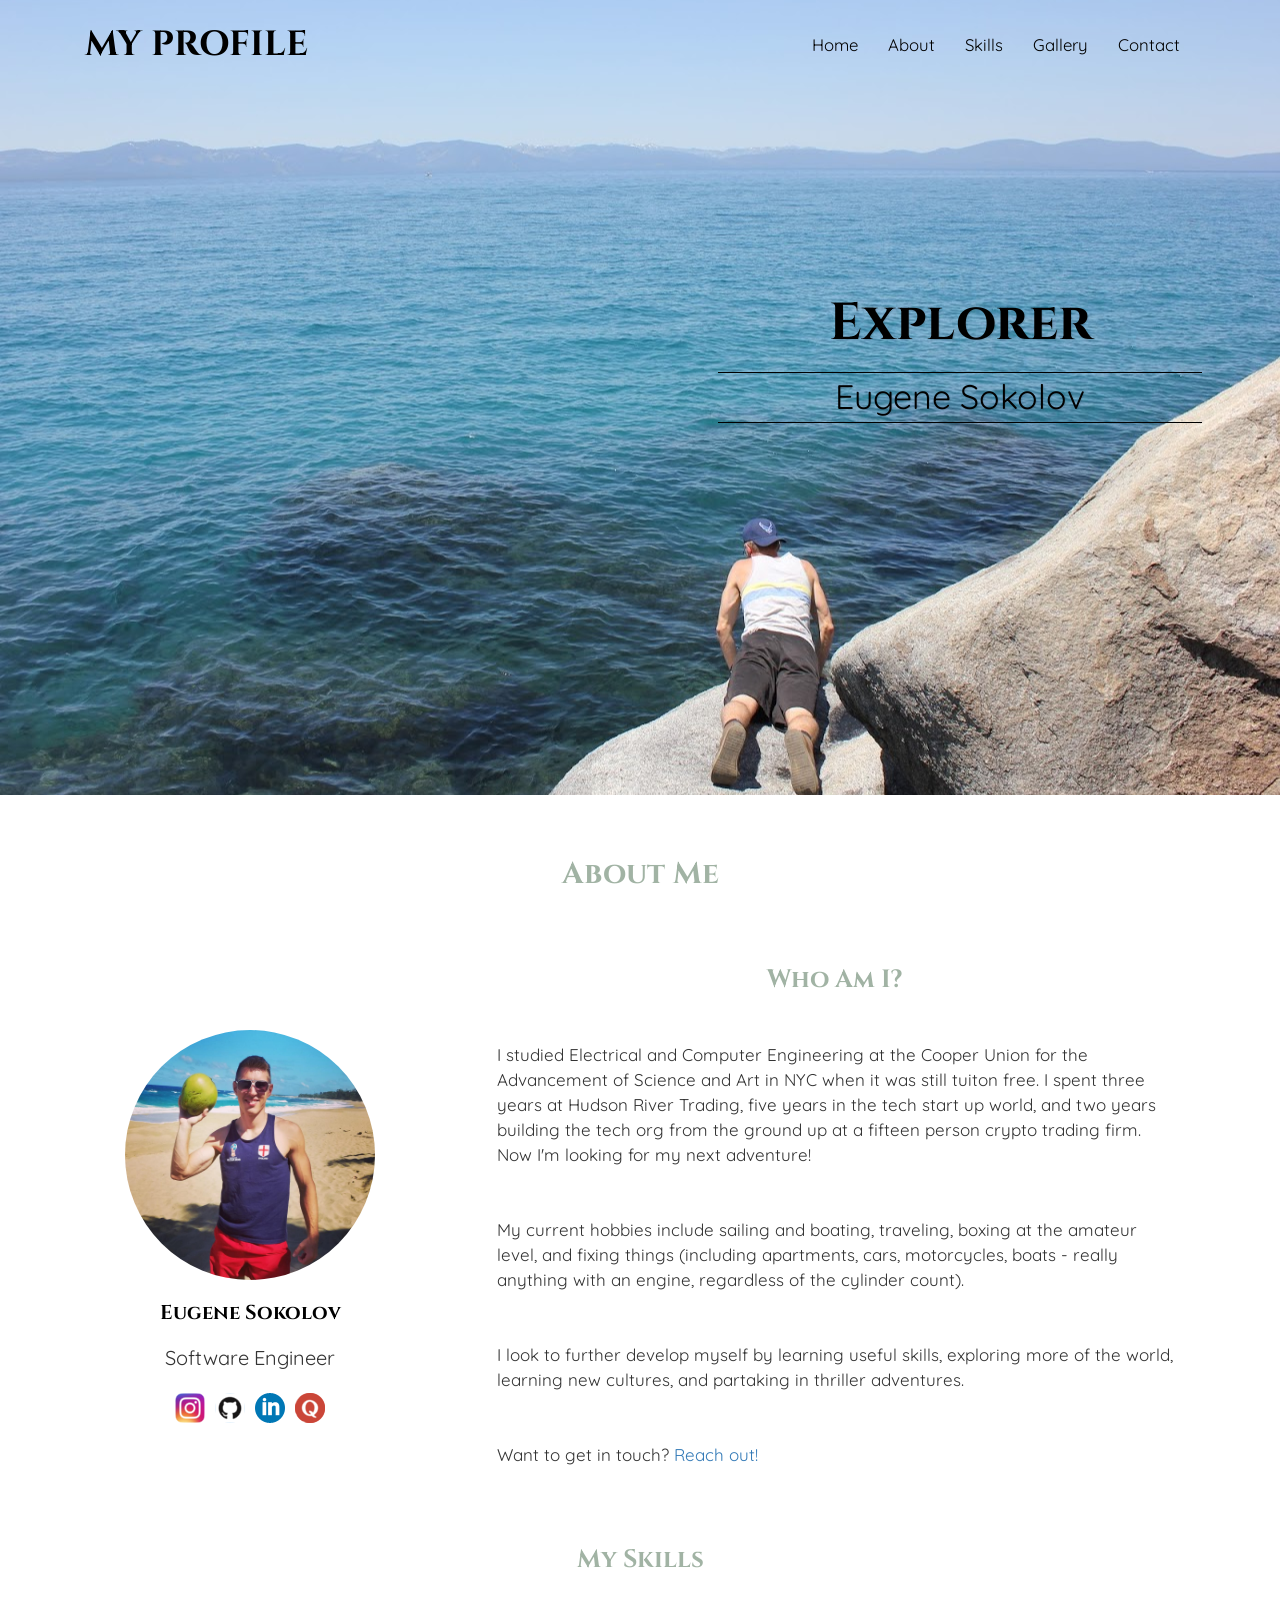
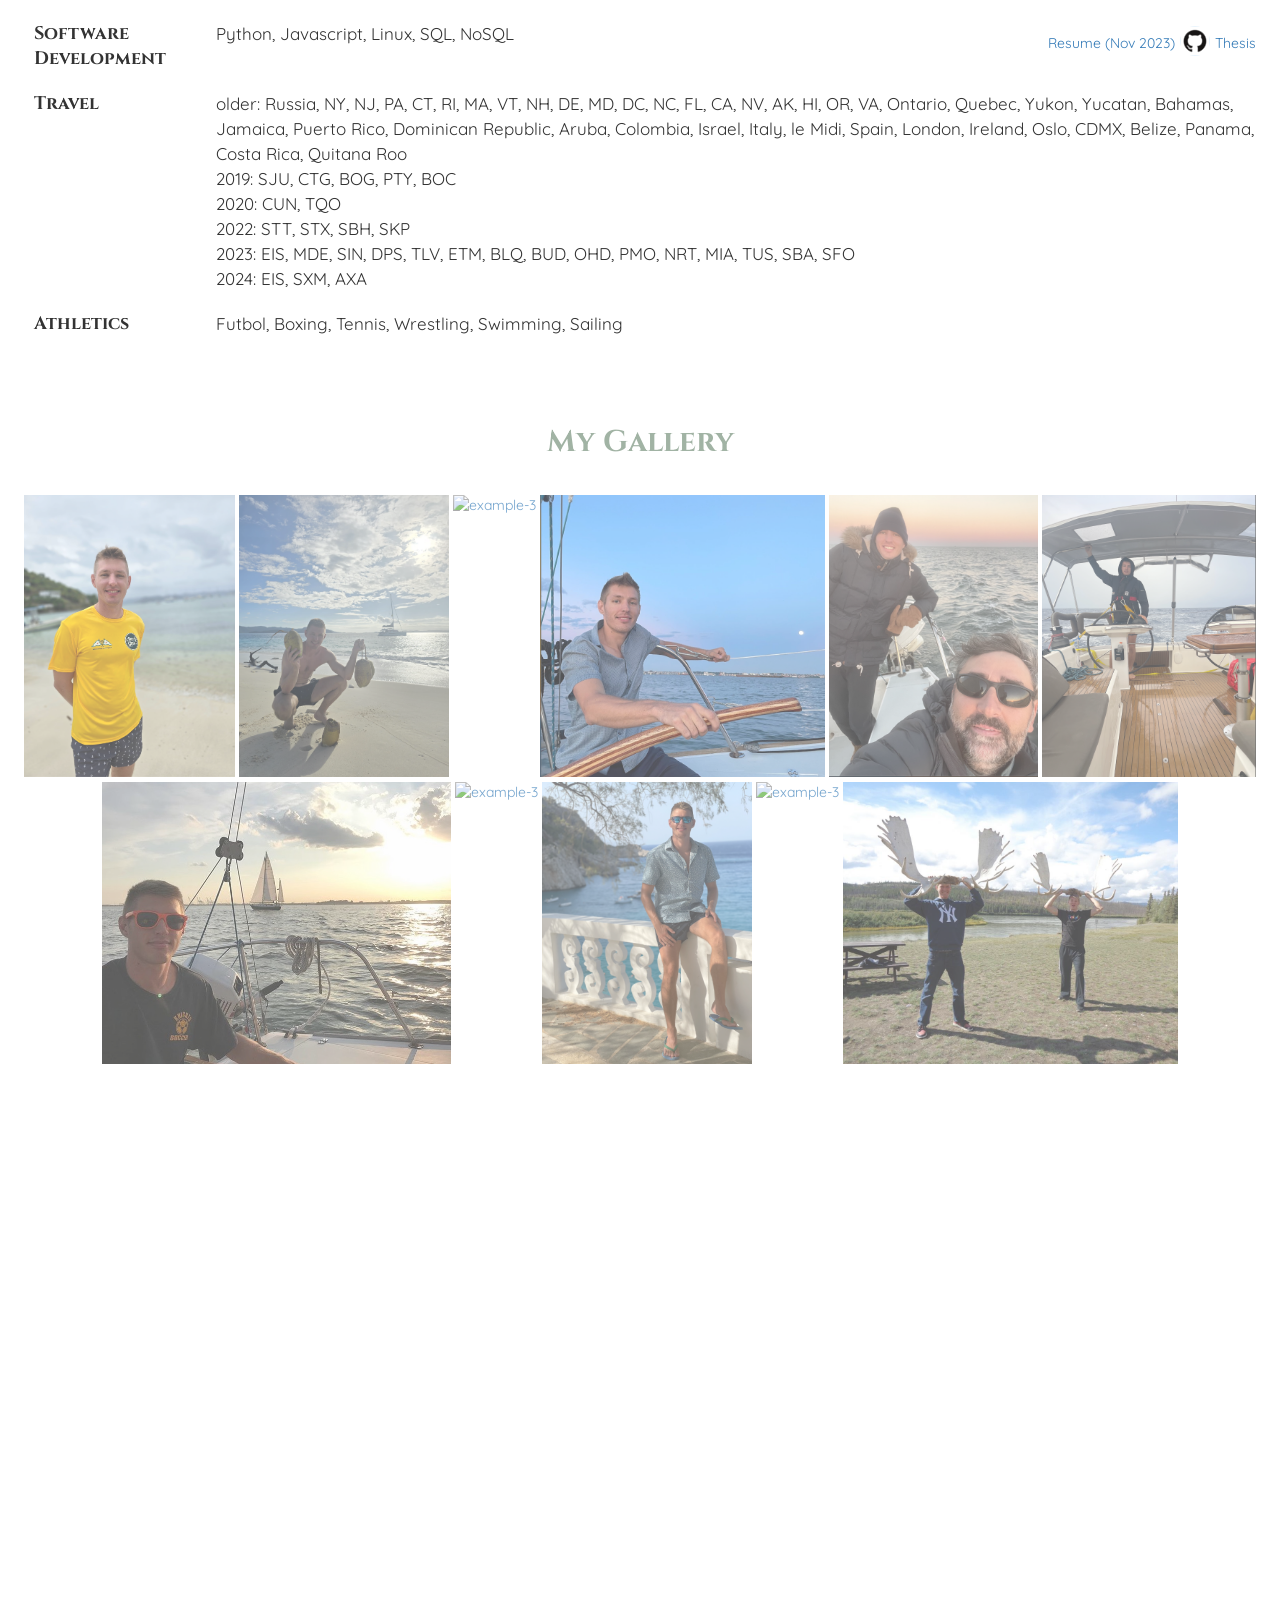
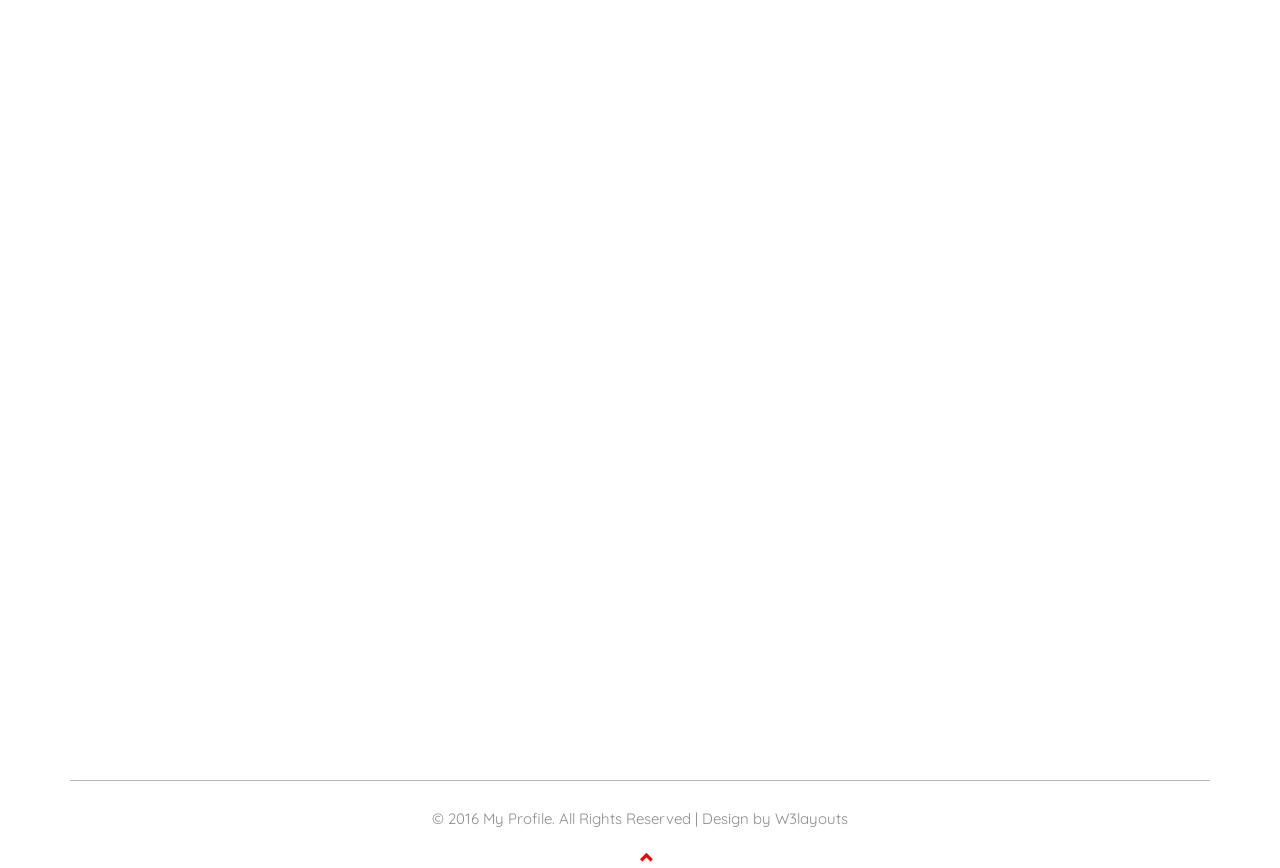
==== commit df9fc289: "remove wips here" ====
--- a/index.html
+++ b/index.html
@@ -158,8 +158,7 @@
 												<tr><p>older: Russia, NY, NJ, PA, CT, RI, MA, VT, NH, DE, MD, DC, NC, FL, CA, NV, AK, HI, OR, VA, Ontario, Quebec, Yukon, Yucatan, Bahamas, Jamaica, Puerto Rico, Dominican Republic, Aruba, Colombia, Israel, Italy, le Midi, Spain, London, Ireland, Oslo, CDMX, Belize, Panama, Costa Rica, Quitana Roo</p></tr>
 												<tr><p>2019: SJU, CTG, BOG, PTY, BOC</p></tr>
 												<tr><p>2020: CUN, TQO</p></tr>
-												<tr><p>2021: wip</p></tr>
-												<tr><p>2022: STT, STX, SBH, SKP, wip</p></tr>
+												<tr><p>2022: STT, STX, SBH, SKP</p></tr>
 												<tr><p>2023: EIS, MDE, SIN, DPS, TLV, ETM, BLQ, BUD, OHD, PMO, NRT, MIA, TUS, SBA, SFO </p></tr>
 												<tr><p>2024: EIS, SXM, AXA</p></tr>
 											</table>
@@ -180,16 +179,16 @@
 	<h3 class="text-center slideanim">My Gallery</h3>
 	<div class="text-center"> 
 		<a href="images/me-bvi.png" title="2024 MYC Caribbean Week Regatta"><img src="images/me-bvi.png" alt="example-3" class="img-responsive slideanim"></a>
-		<a href="images/me-coconuts.png" title="Collecting coconuts in the BVI"><img src="images/me-coconuts.png" alt="example-3" class="img-responsive slideanim"></a>
-		<a href="images/me-willy-t.png" title="Following the Rules at Willy-T BVI"><img src="images/me-willy-t.png" alt="example-3" class="img-responsive slideanim"></a>
+		<a href="images/me-coconuts.png" title="Collecting Coconuts in the BVI"><img src="images/me-coconuts.png" alt="example-3" class="img-responsive slideanim"></a>
+		<a href="images/me-willy-t.png" title="Following the Rules at Willy-Ts BVI"><img src="images/me-willy-t.png" alt="example-3" class="img-responsive slideanim"></a>
 		<a href="images/me-sailing-2.png" title="Sailing the NY Harbor"><img src="images/me-sailing-2.png" alt="example-3" class="img-responsive slideanim"></a>
 		<a href="images/me-sailing-4.png" title="Cold Weather Sailing the Raritan Bay"><img src="images/me-sailing-4.png" alt="example-3" class="img-responsive slideanim"></a>
-		<a href="images/me-sailing-3.png" title="Sailing from Anguilla to Tortola with a big smile"><img src="images/me-sailing-3.png" alt="example-3" class="img-responsive slideanim"></a>
+		<a href="images/me-sailing-3.png" title="Offshore Sailing from Anguilla to Tortola with a big smile"><img src="images/me-sailing-3.png" alt="example-3" class="img-responsive slideanim"></a>
 		<a href="images/me6-6.jpg" title="Sailing the NY Harbor"><img src="images/me6.jpg" alt="example-3" class="img-responsive slideanim"></a>
-		<a href="images/me-diving.jpg" title="Diving to cut a fouled prop in the BVI"><img src="images/me-diving.jpg" alt="example-3" class="img-responsive slideanim"></a>
+		<a href="images/me-diving.jpg" title="Diving to Cut a Fouled Prop in the BVI"><img src="images/me-diving.jpg" alt="example-3" class="img-responsive slideanim"></a>
+
 		<a href="images/me-greece.png" title="Kira Panagia, Karpathos, Greece"><img src="images/me-greece.png" alt="example-3" class="img-responsive slideanim"></a>
 		<a href="images/me-japan.png" title="Finding a +1 in Japan"><img src="images/me-japan.png" alt="example-3" class="img-responsive slideanim"></a>
-
 
 		<a href="images/me5-5.jpg" title="Moose in Alaska"><img src="images/me5.jpg" alt="example-3" class="img-responsive slideanim"></a>
 		<a href="images/me9-9.jpg" title="Swimming at Secret Cove in East Lake Tahoe"><img src="images/me9.jpg" alt="example-3" class="img-responsive slideanim"></a>
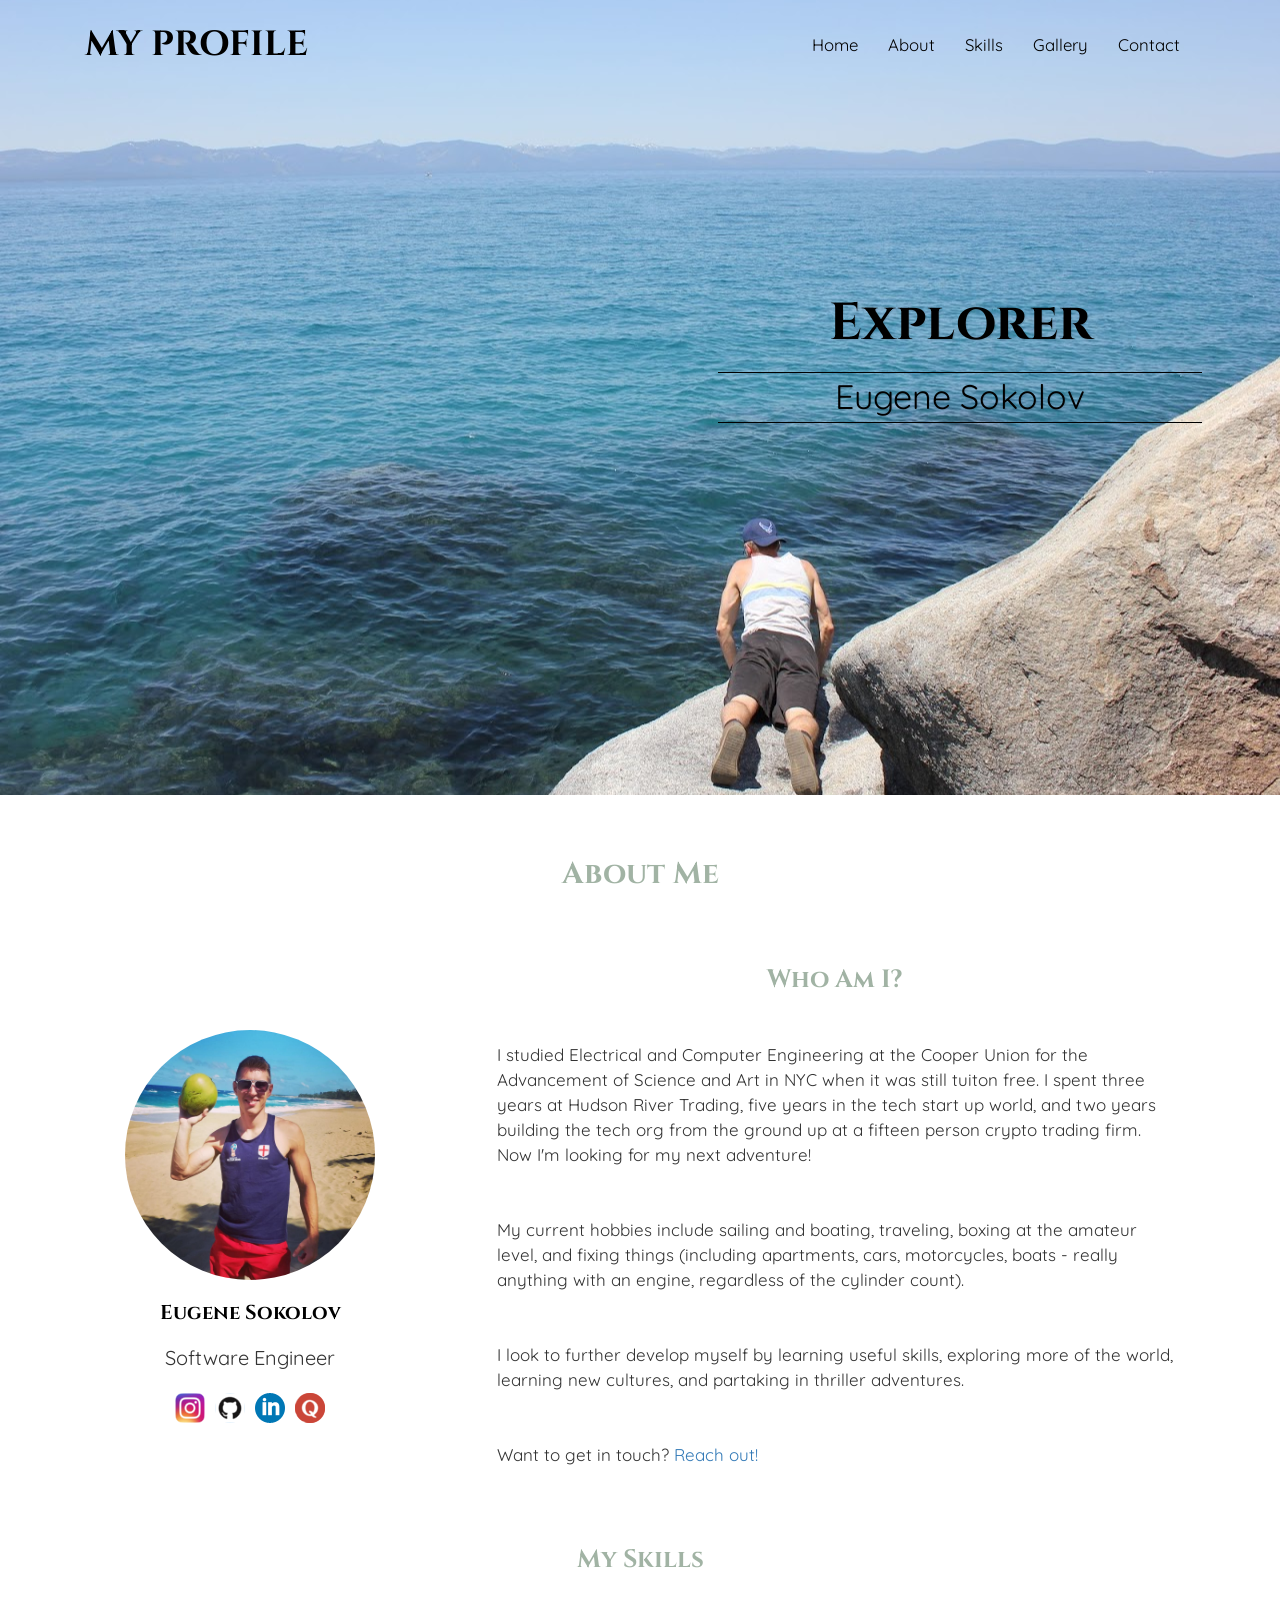
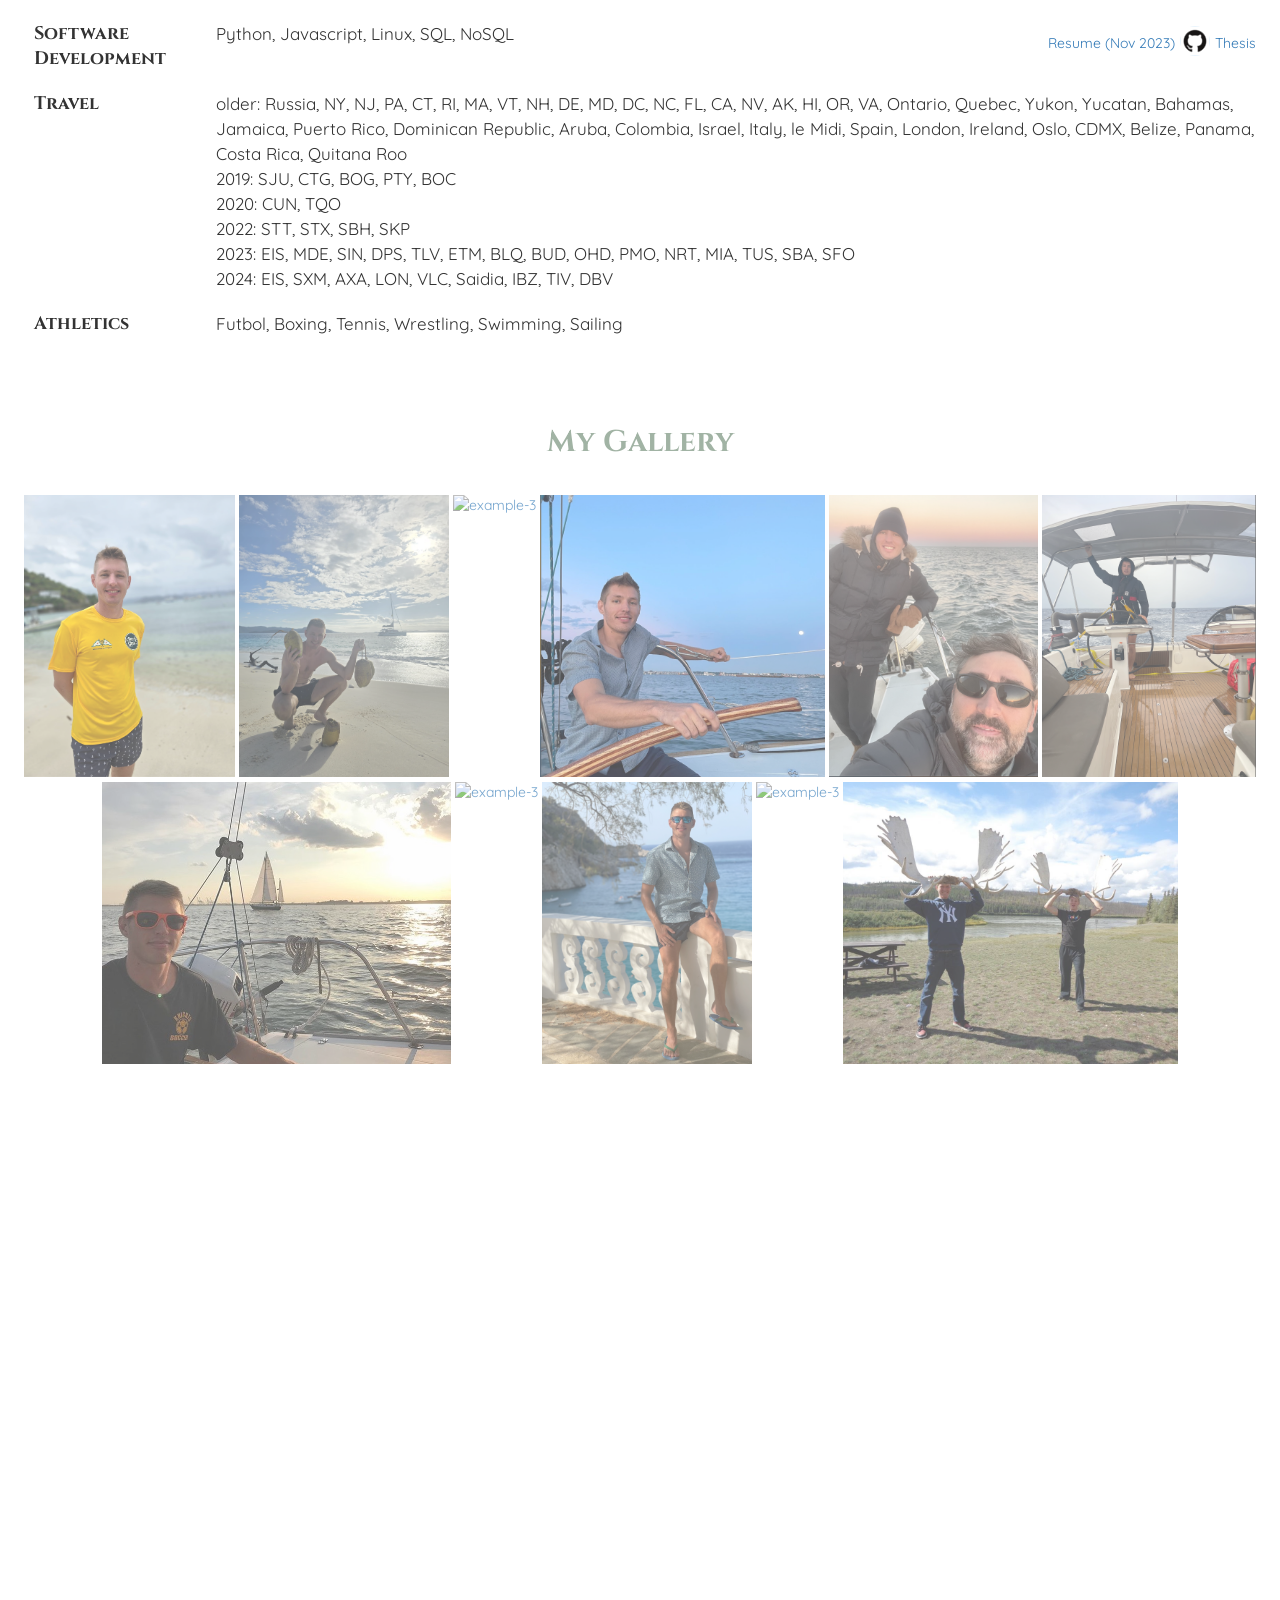
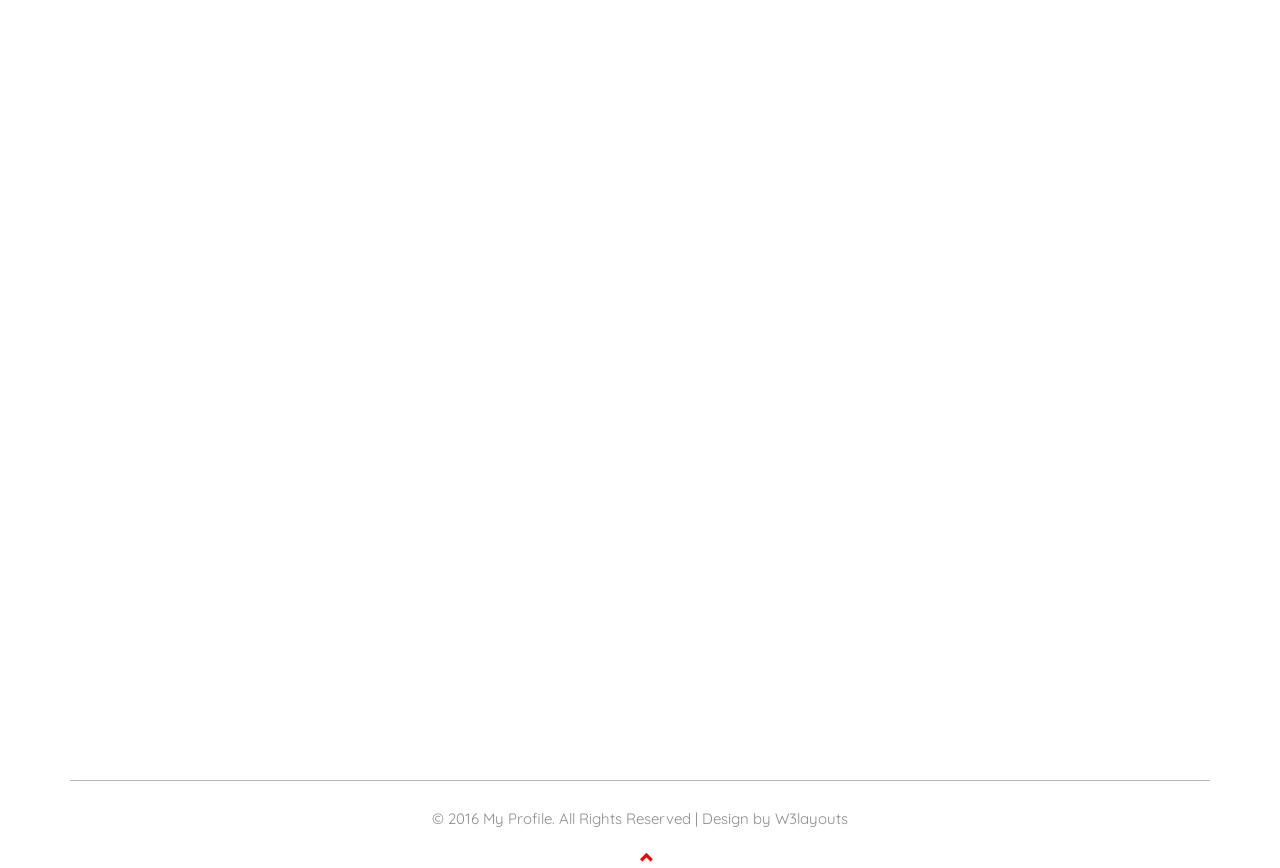
==== commit a6280d6f: "add more 2024 trips" ====
--- a/index.html
+++ b/index.html
@@ -160,7 +160,7 @@
 												<tr><p>2020: CUN, TQO</p></tr>
 												<tr><p>2022: STT, STX, SBH, SKP</p></tr>
 												<tr><p>2023: EIS, MDE, SIN, DPS, TLV, ETM, BLQ, BUD, OHD, PMO, NRT, MIA, TUS, SBA, SFO </p></tr>
-												<tr><p>2024: EIS, SXM, AXA</p></tr>
+												<tr><p>2024: EIS, SXM, AXA, LON, VLC, Saidia, IBZ, TIV, DBV</p></tr>
 											</table>
 									</tr>
 									<tr>
@@ -185,7 +185,7 @@
 		<a href="images/me-sailing-4.png" title="Cold Weather Sailing the Raritan Bay"><img src="images/me-sailing-4.png" alt="example-3" class="img-responsive slideanim"></a>
 		<a href="images/me-sailing-3.png" title="Offshore Sailing from Anguilla to Tortola with a big smile"><img src="images/me-sailing-3.png" alt="example-3" class="img-responsive slideanim"></a>
 		<a href="images/me6-6.jpg" title="Sailing the NY Harbor"><img src="images/me6.jpg" alt="example-3" class="img-responsive slideanim"></a>
-		<a href="images/me-diving.jpg" title="Diving to Cut a Fouled Prop in the BVI"><img src="images/me-diving.jpg" alt="example-3" class="img-responsive slideanim"></a>
+		<a href="images/me-diving.png" title="Diving to Cut a Fouled Prop in the BVI"><img src="images/me-diving.png" alt="example-3" class="img-responsive slideanim"></a>
 
 		<a href="images/me-greece.png" title="Kira Panagia, Karpathos, Greece"><img src="images/me-greece.png" alt="example-3" class="img-responsive slideanim"></a>
 		<a href="images/me-japan.png" title="Finding a +1 in Japan"><img src="images/me-japan.png" alt="example-3" class="img-responsive slideanim"></a>
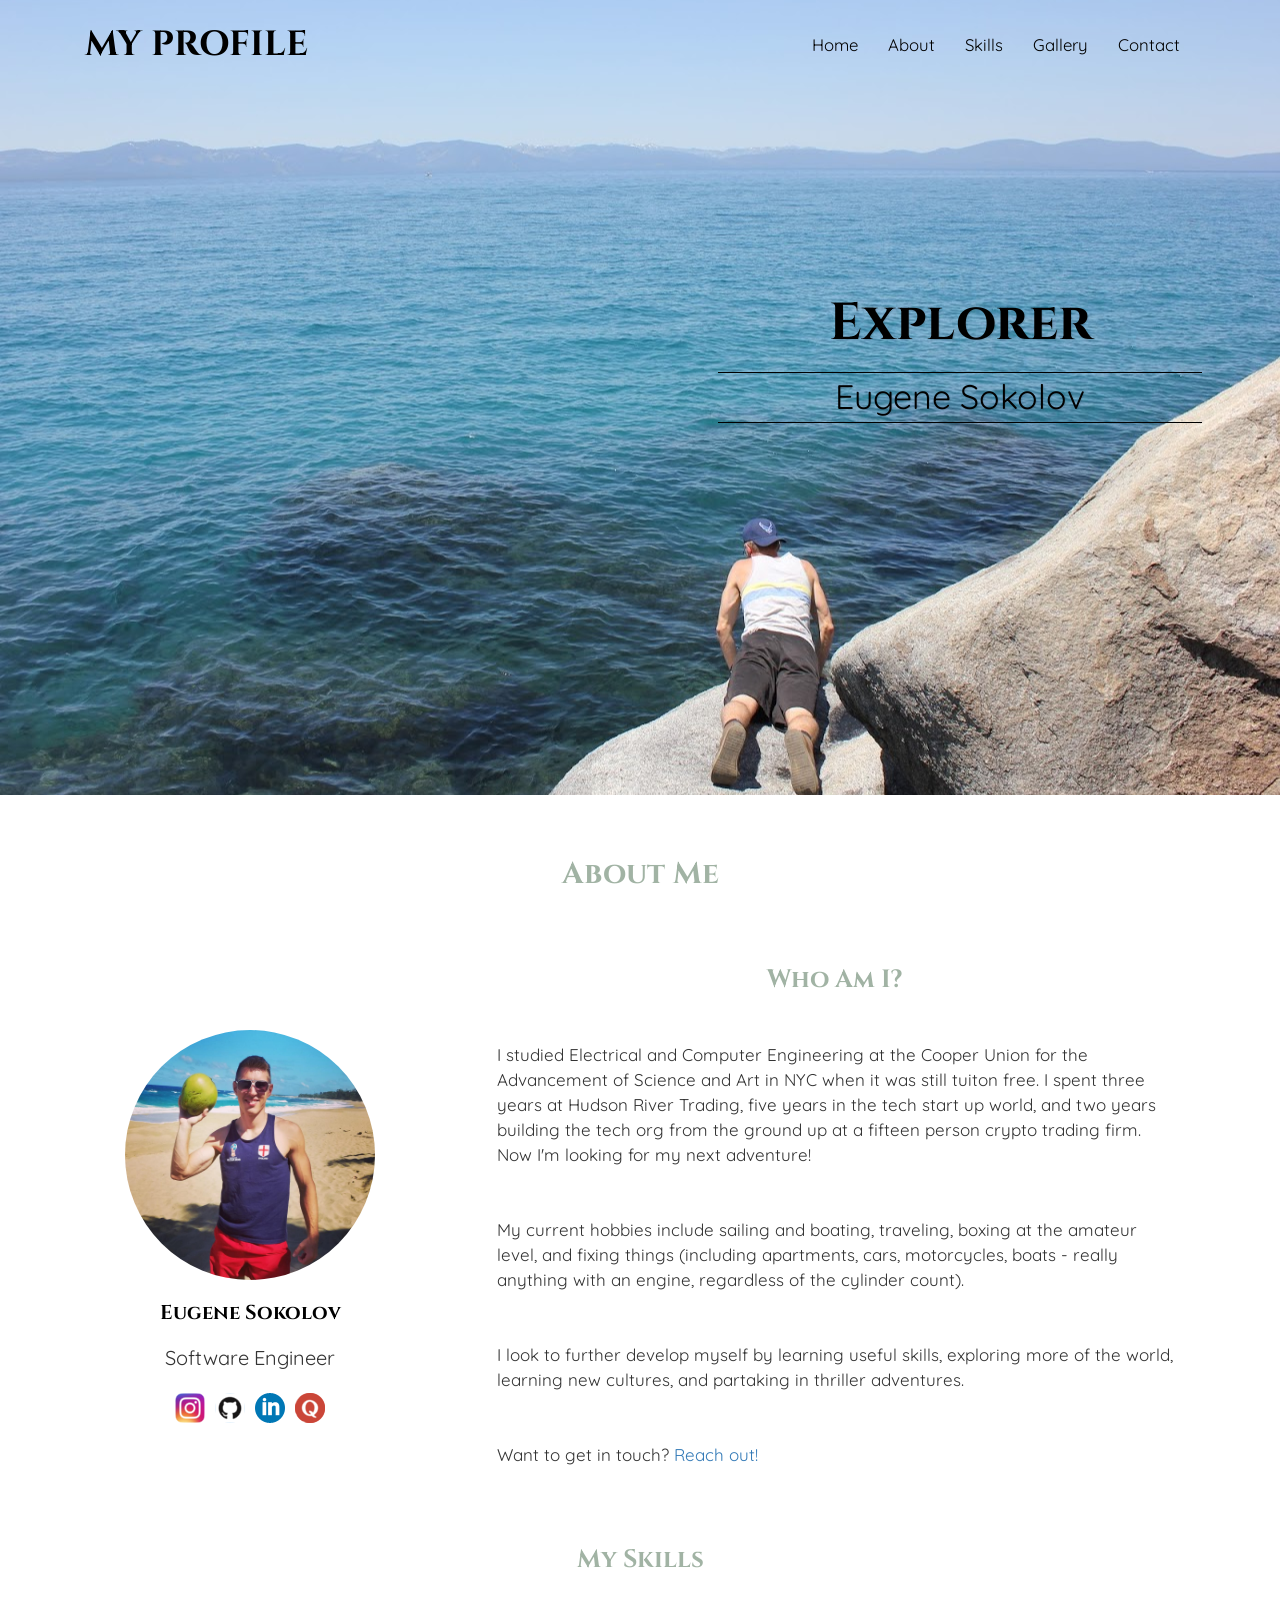
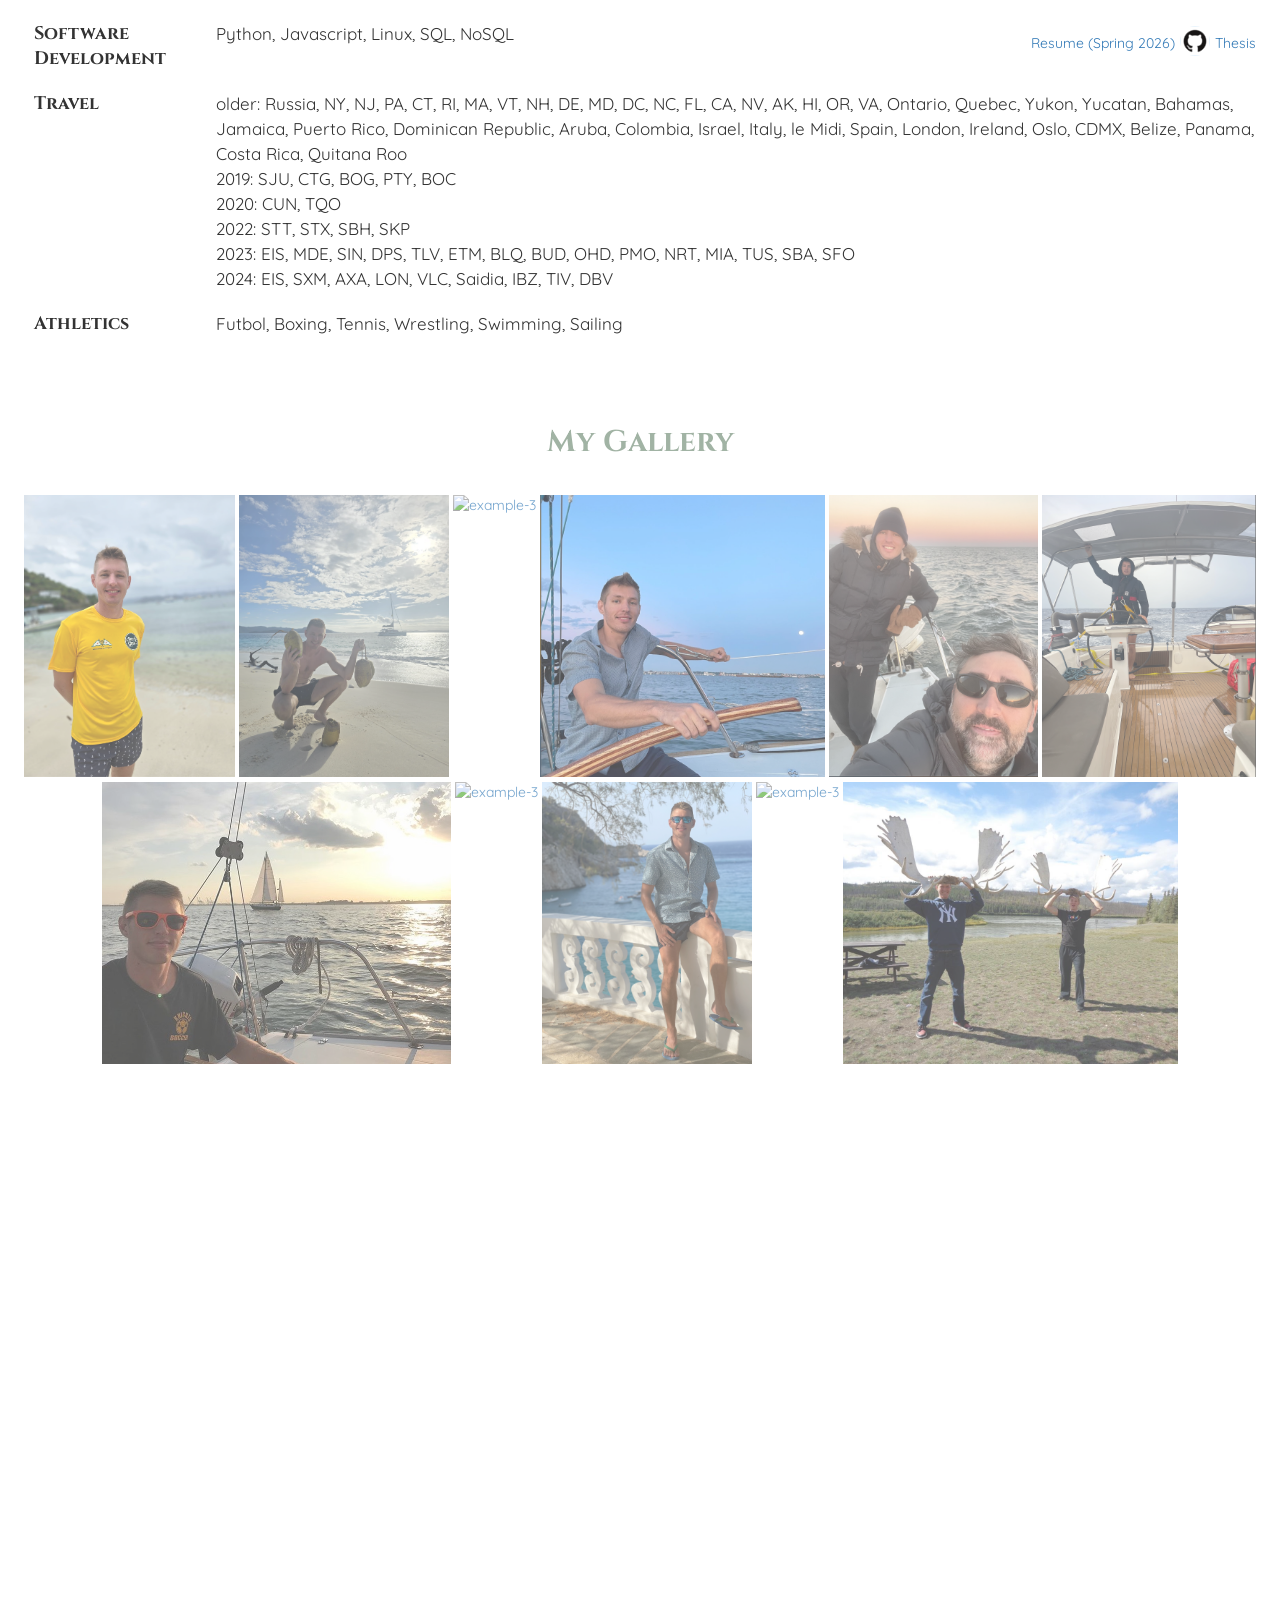
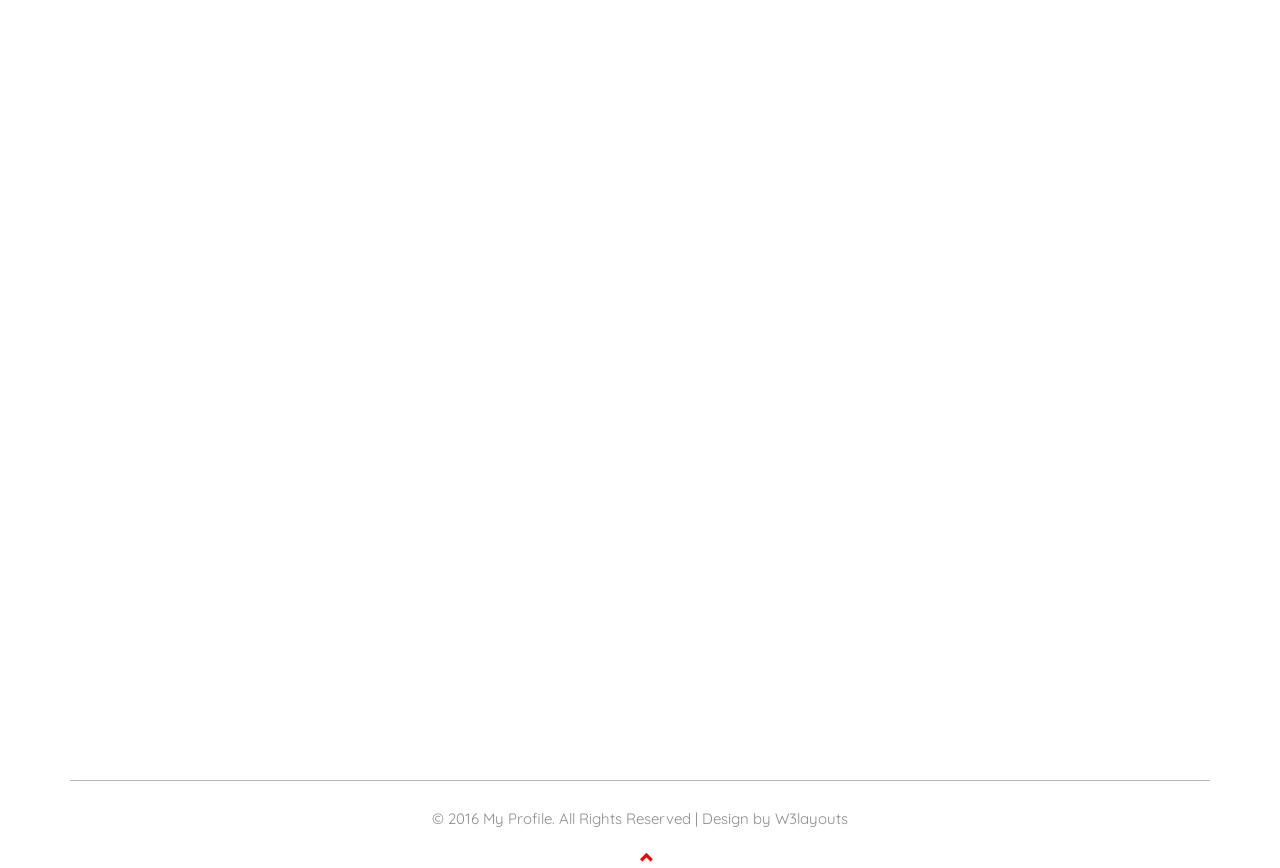
==== commit 82cd06c0: "update resume date text" ====
--- a/index.html
+++ b/index.html
@@ -136,7 +136,7 @@
 										<td class="row-spread">
 											<p>Python, Javascript, Linux, SQL, NoSQL  </p>
 											<div class="social-icons">
-												<a href="eugene-sokolov-resume.pdf">Resume (Nov 2023)</a>
+												<a href="eugene-sokolov-resume.pdf">Resume (Spring 2026)</a>
 												<a href="https://www.github.com/eugsokolov"><span class="twitter"></span></a>
 												<a href="masters.pdf">Thesis</a>
 											</div>
@@ -211,7 +211,7 @@
 			<div class="col-md-6 slideanim">
 				<div class="contact-details">
 					<form id="gform" method="POST"
-                    action="https://script.google.com/macros/s/AKfycbxcbZrM6Lr8-Wep8T0ynwcDQMIAdtZkmfA2voRbbINk_zvNXvW-8U9Kaw/exec">
+                    action="https://script.google.com/macros/s/AKfycbwHXCFqgKqZg9uXtj7jhDz_3BrwRcdOerH6rEhFlD_okgIKEGsY8ebRLR6ADk5TUpmKmw/exec">
 						<div class="row">
 							<div class="col-sm-12 form-group">
 								<input class="form-control" id="name" name="name" placeholder="Name" type="text" required>
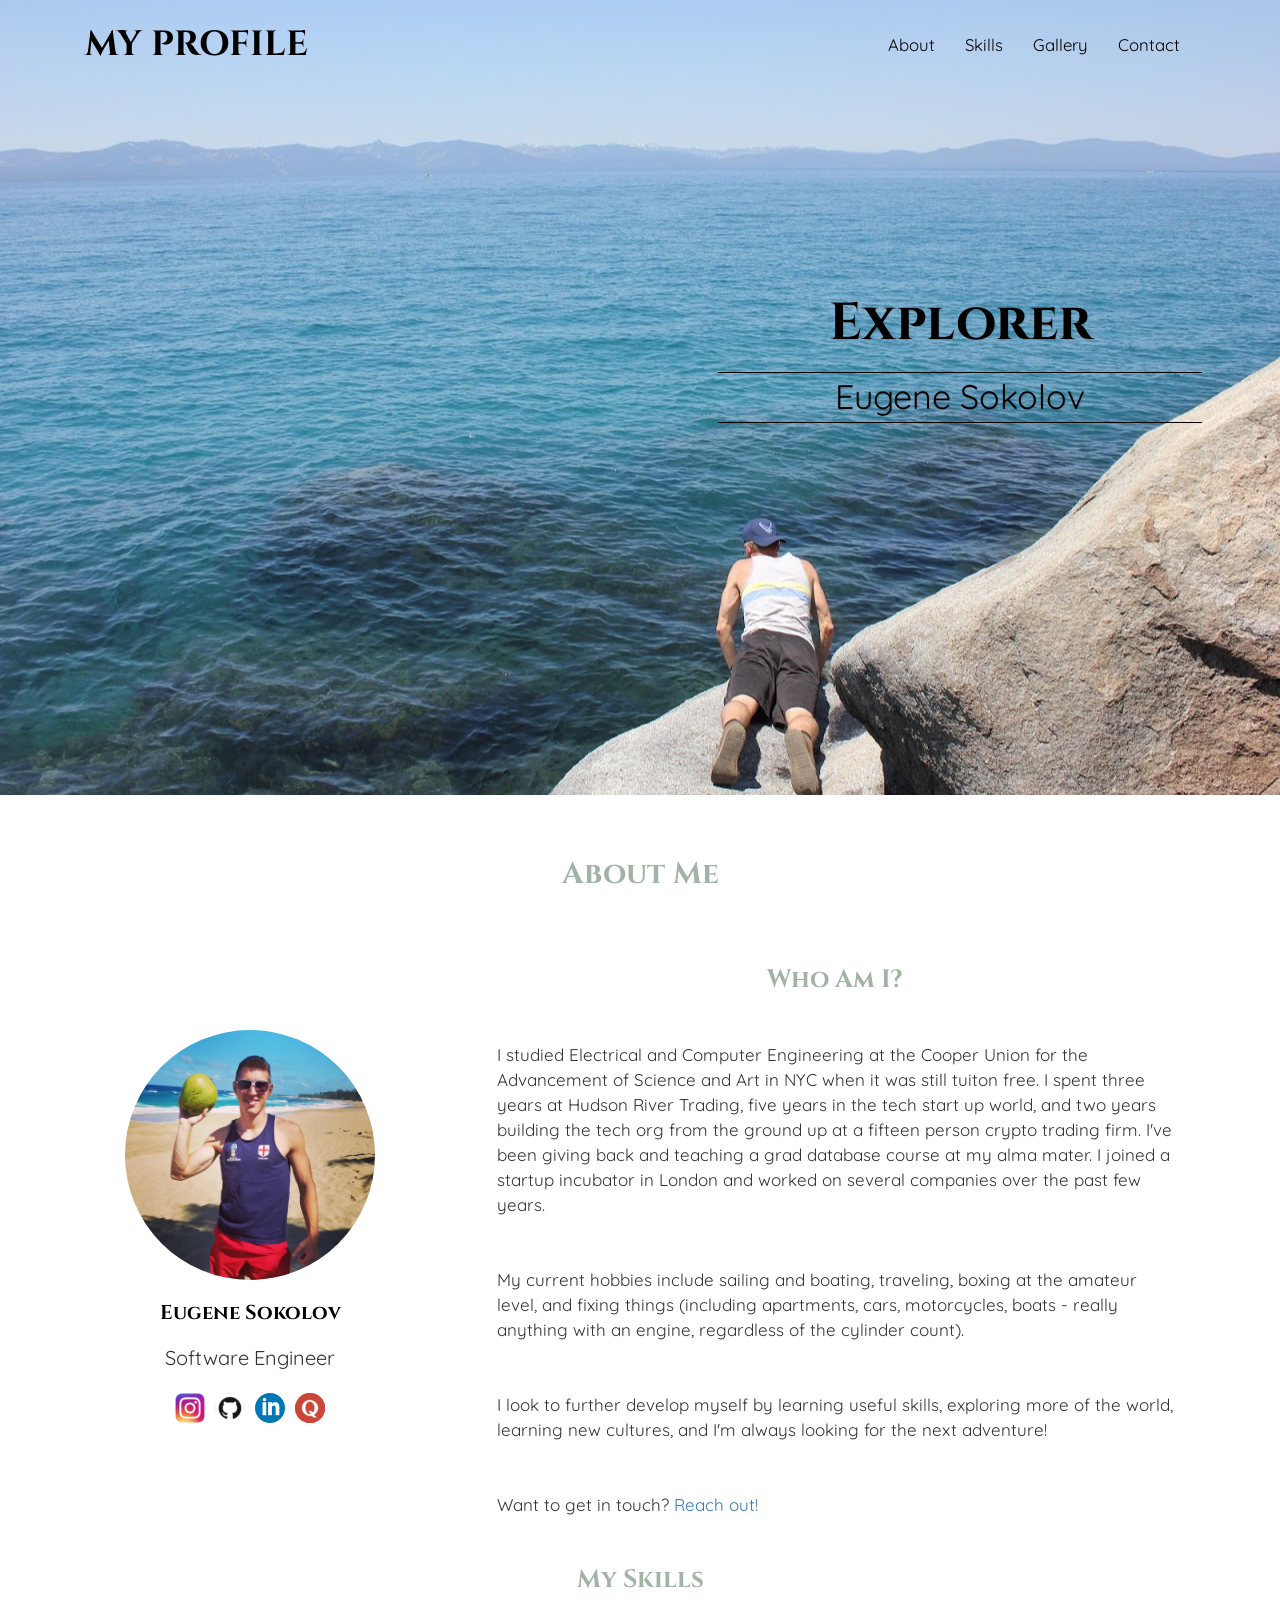
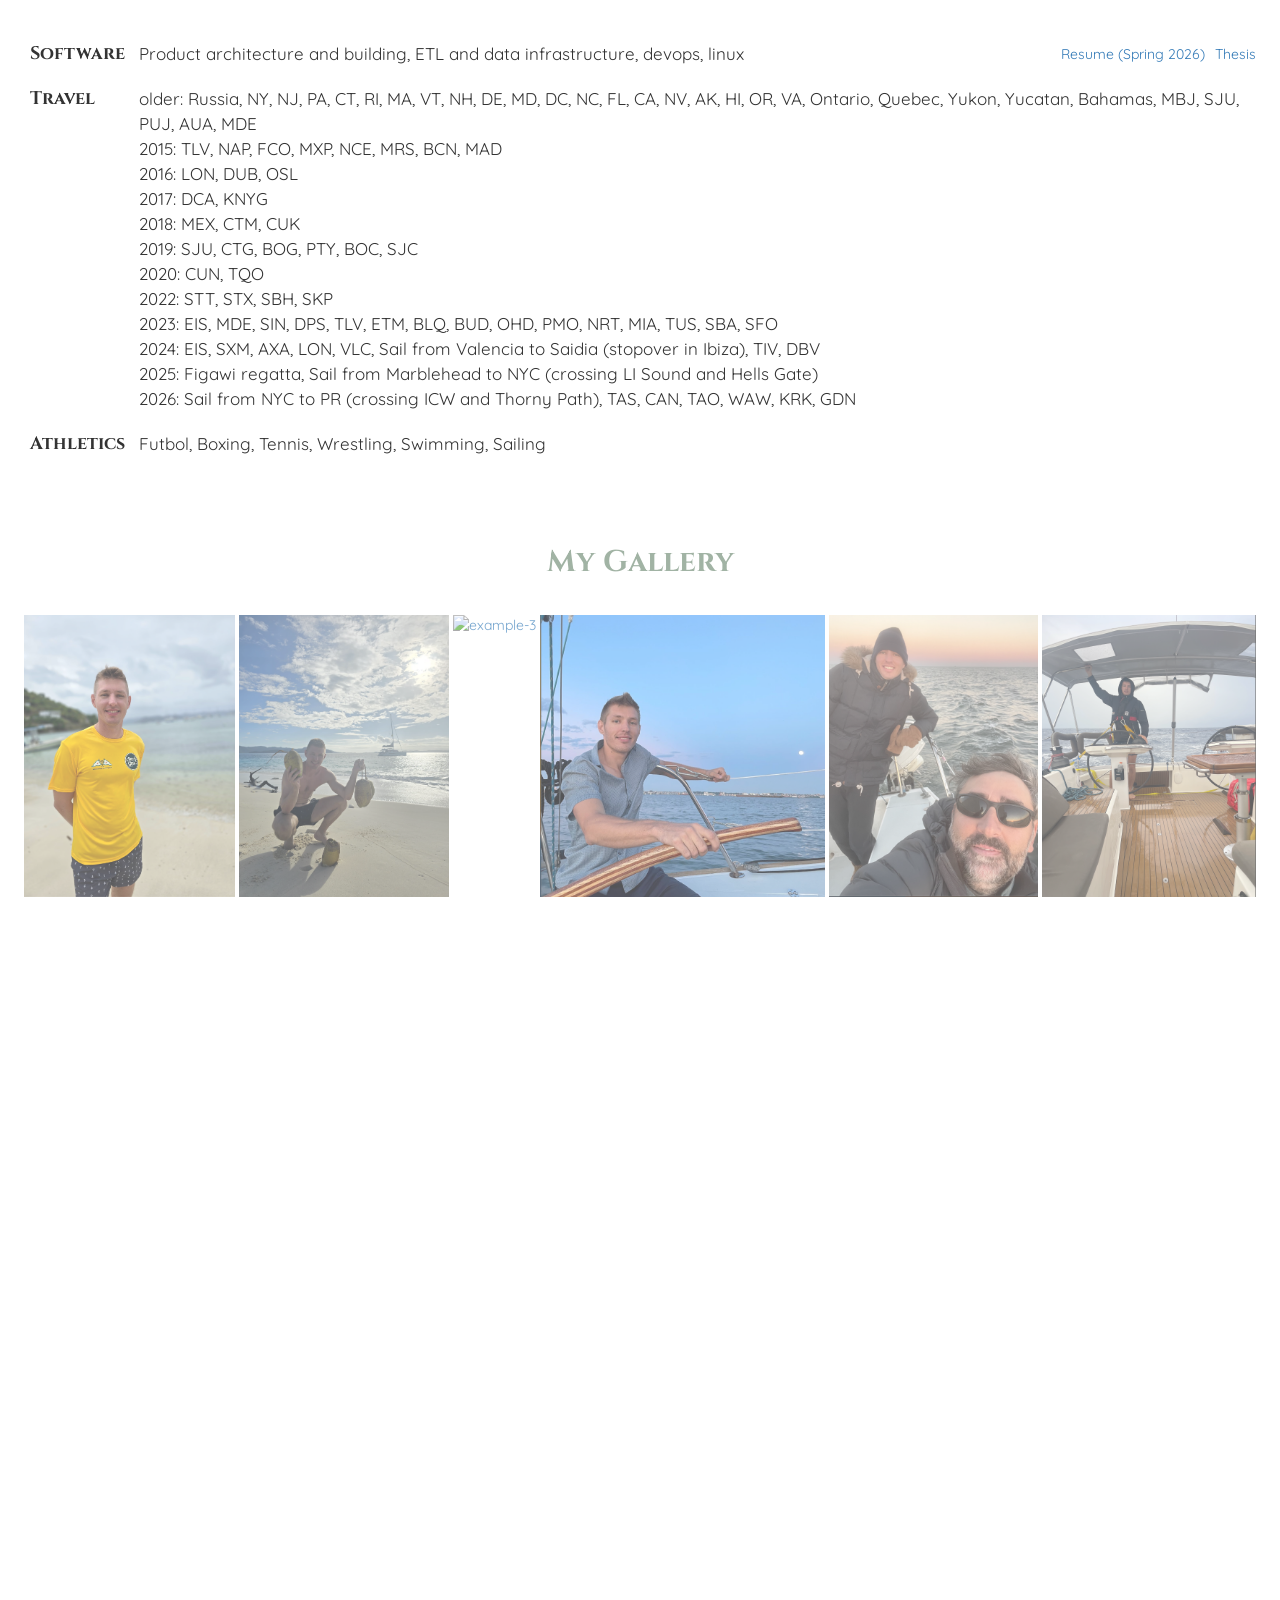
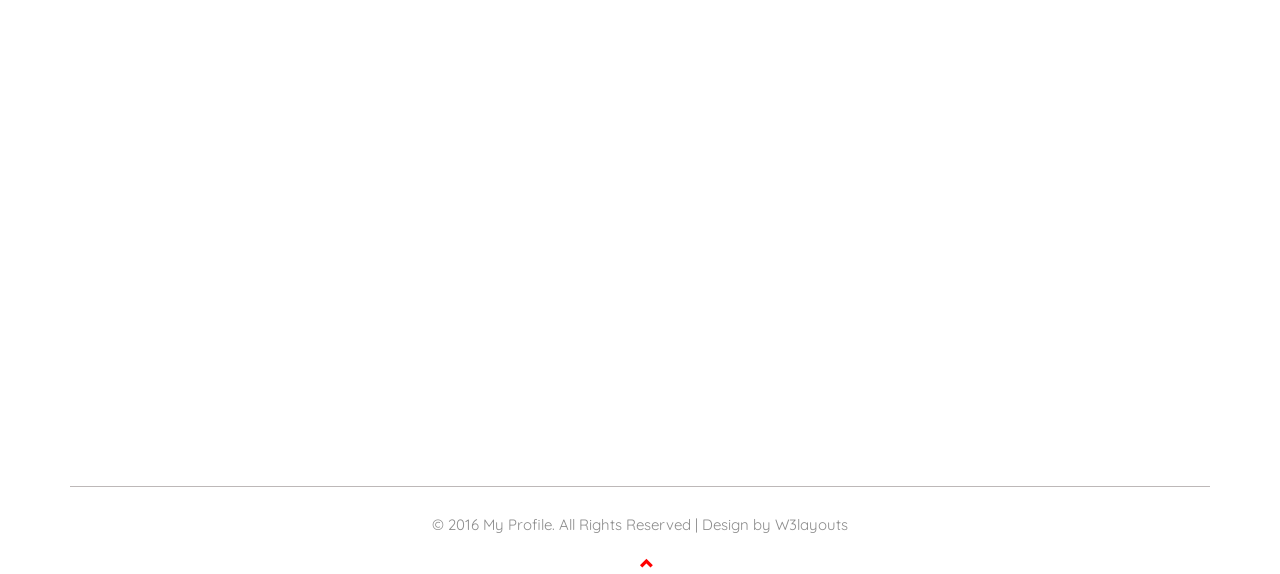
==== commit 03e55b58: "update some text to be more relevant" ====
--- a/index.html
+++ b/index.html
@@ -44,7 +44,6 @@
             </div>
             <div id="navbar" class="navbar-collapse collapse navbar-right">
               <ul class="nav navbar-nav link-effect">
-                <li class="active"><a href="#">Home</a></li>
                 <li class="active"><a href="#about">About</a></li>
                 <li class="active"><a href="#skills">Skills</a></li>
 				<li class="active"><a href="#gallery">Gallery</a></li>
@@ -106,13 +105,13 @@
 			<div class="col-md-8 col-xs-12">
 				<div class="myskills slideanim">
 					<h3 class="text-center">Who Am I?</h3>
-					<p class="skill-text">I studied Electrical and Computer Engineering at the Cooper Union for the Advancement of Science and Art in NYC when it was still tuiton free. I spent three years at Hudson River Trading, five years in the tech start up world, and two years building the tech org from the ground up at a fifteen person crypto trading firm. Now I'm looking for my next adventure!</p>
+					<p class="skill-text">I studied Electrical and Computer Engineering at the Cooper Union for the Advancement of Science and Art in NYC when it was still tuiton free. I spent three years at Hudson River Trading, five years in the tech start up world, and two years building the tech org from the ground up at a fifteen person crypto trading firm. I've been giving back and teaching a grad database course at my alma mater. I joined a startup incubator in London and worked on several companies over the past few years.</p>
 				</div>	
 				<div class="myskills slideanim2">
 					<p class="skill-text2">My current hobbies include sailing and boating, traveling, boxing at the amateur level, and fixing things (including apartments, cars, motorcycles, boats - really anything with an engine, regardless of the cylinder count). </p>
 				</div>	
 				<div class="myskills slideanim3">
-					<p class="skill-text3">I look to further develop myself by learning useful skills, exploring more of the world, learning new cultures, and partaking in thriller adventures. </p>
+					<p class="skill-text3">I look to further develop myself by learning useful skills, exploring more of the world, learning new cultures, and I'm always looking for the next adventure!</p>
 				</div>	
 				<div class="myskills slideanim3">
 					<p class="skill-text3">Want to get in touch? <a href="#contact">Reach out!</a>
@@ -131,14 +130,13 @@
 							<table class="table">
 								<tbody>
 									<tr>
-										<td><h4>Software Development</h4></td>
+										<td><h4>Software</h4></td>
                                         <!-- <td><span class="longline1"></span><span class="shortline1"></span></td> -->
 										<td class="row-spread">
-											<p>Python, Javascript, Linux, SQL, NoSQL  </p>
+											<p>Product architecture and building, ETL and data infrastructure, devops, linux</p>
 											<div class="social-icons">
 												<a href="eugene-sokolov-resume.pdf">Resume (Spring 2026)</a>
-												<a href="https://www.github.com/eugsokolov"><span class="twitter"></span></a>
-												<a href="masters.pdf">Thesis</a>
+												<a href="masters.pdf" style="margin-left: 0.75em">Thesis</a>
 											</div>
                                         </td>
 									</tr>
@@ -155,12 +153,18 @@
 											</p>
 
 											<table>
-												<tr><p>older: Russia, NY, NJ, PA, CT, RI, MA, VT, NH, DE, MD, DC, NC, FL, CA, NV, AK, HI, OR, VA, Ontario, Quebec, Yukon, Yucatan, Bahamas, Jamaica, Puerto Rico, Dominican Republic, Aruba, Colombia, Israel, Italy, le Midi, Spain, London, Ireland, Oslo, CDMX, Belize, Panama, Costa Rica, Quitana Roo</p></tr>
-												<tr><p>2019: SJU, CTG, BOG, PTY, BOC</p></tr>
+												<tr><p>older: Russia, NY, NJ, PA, CT, RI, MA, VT, NH, DE, MD, DC, NC, FL, CA, NV, AK, HI, OR, VA, Ontario, Quebec, Yukon, Yucatan, Bahamas, MBJ, SJU, PUJ, AUA, MDE</p></tr>
+												<tr><p>2015: TLV, NAP, FCO, MXP, NCE, MRS, BCN, MAD</p></tr>
+												<tr><p>2016: LON, DUB, OSL</p></tr>
+												<tr><p>2017: DCA, KNYG</p></tr>
+												<tr><p>2018: MEX, CTM, CUK</p></tr>
+												<tr><p>2019: SJU, CTG, BOG, PTY, BOC, SJC</p></tr>
 												<tr><p>2020: CUN, TQO</p></tr>
 												<tr><p>2022: STT, STX, SBH, SKP</p></tr>
 												<tr><p>2023: EIS, MDE, SIN, DPS, TLV, ETM, BLQ, BUD, OHD, PMO, NRT, MIA, TUS, SBA, SFO </p></tr>
-												<tr><p>2024: EIS, SXM, AXA, LON, VLC, Saidia, IBZ, TIV, DBV</p></tr>
+												<tr><p>2024: EIS, SXM, AXA, LON, VLC, Sail from Valencia to Saidia (stopover in Ibiza), TIV, DBV</p></tr>
+												<tr><p>2025: Figawi regatta, Sail from Marblehead to NYC (crossing LI Sound and Hells Gate)</p></tr>
+												<tr><p>2026: Sail from NYC to PR (crossing ICW and Thorny Path), TAS, CAN, TAO, WAW, KRK, GDN</p></tr>
 											</table>
 									</tr>
 									<tr>
@@ -203,11 +207,10 @@
 <!-- Gallery -->
 <!-- footer -->	
 <div class="contact-me" id="contact">
-	<h3 class="text-center slideanim">Contact Me</h3>
-	<p class="text-center slideanim">Reach out for more information or help on various topics!</p>
 	<div class="container">
 	<footer>
 		<div class="row">
+		<!--
 			<div class="col-md-6 slideanim">
 				<div class="contact-details">
 					<form id="gform" method="POST"
@@ -235,10 +238,14 @@
 					  We will get back to you soon!</h2>
 					</div>
 				</div>	
-			</div>	
+			</div>
+		-->
+			<div class="col-md-6 slideanim">
+				<h3 >Contact Me</h3>
+				<p>Reach out for any questions!</p>
+			</div>
 			<div class="col-md-6 slideanim">
 				<div class="contact-info">
-					<h4>Contact Info</h4>
 					<p>
                     </p>
 					<div class="footer-info">
@@ -256,8 +263,6 @@
 							<p class="p1"><a href="mailto:eugsokolov@gmail.com">eugsokolov@gmail.com</a></p> 
 						</div>
 					</div>
-					<h5>For Hire!</h5>
-					<p>Tutoring and consulting pages coming soon!</p>
 				</div>
 			</div>
 		</div>
